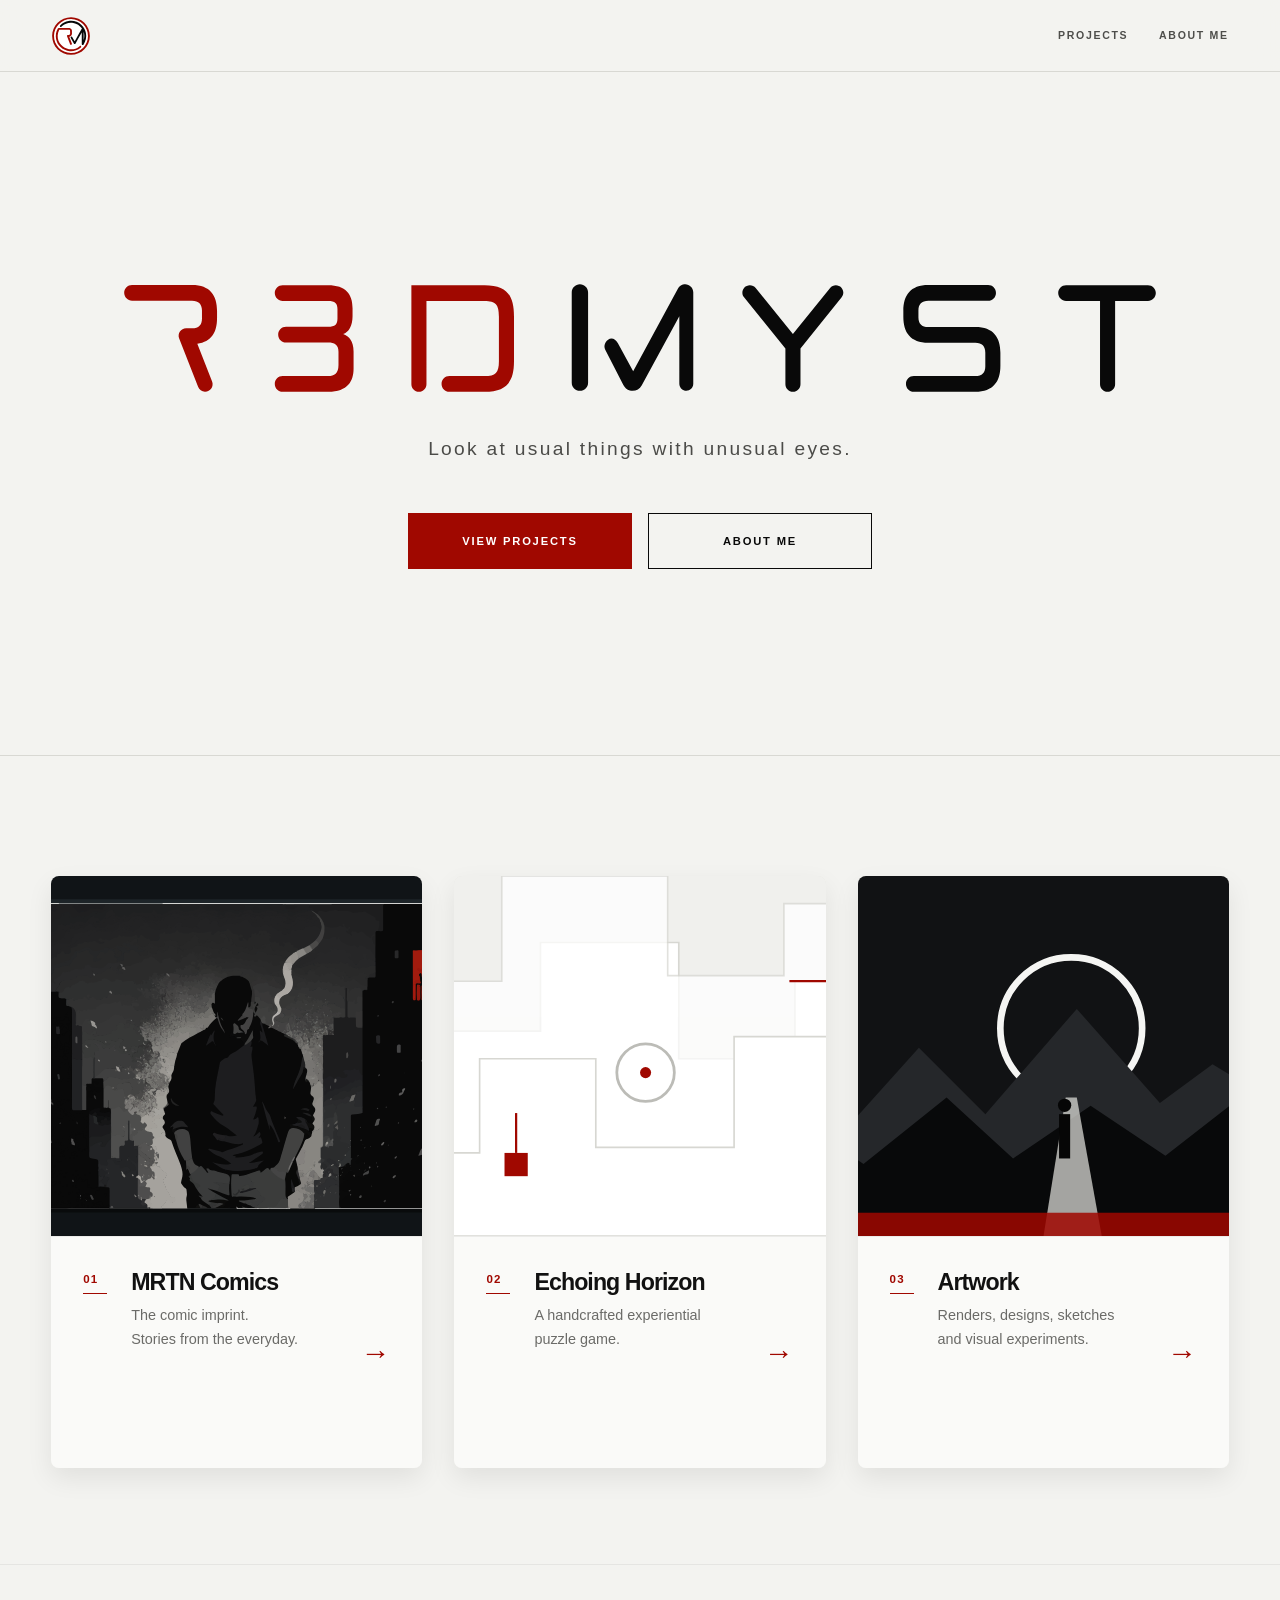
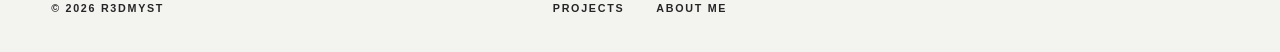
==== index.html @ 7a0708b8 "again... fixes and stuff" ====
<!DOCTYPE html>
<html lang="en">
 <head>
  <meta charset="utf-8"/>
  <meta content="width=device-width, initial-scale=1.0" name="viewport"/>
  <meta content="#f3f3f0" name="theme-color"/>
  <title>
   R3DMYST
  </title>
  <link href="style.css" rel="stylesheet"/>
  <link href="assets/css/site-shell.css" rel="stylesheet"/>
 </head>
 <body>
  <header class="shell-header shell-header--main">
   <a aria-label="R3DMYST home" class="shell-brand" href="./">
    <img alt="" src="assets/RMLogo.svg"/>
   </a>
   <nav aria-label="Main navigation" class="shell-nav">
    <a href="#projects">
     Projects
    </a>
    <a href="about.html">
     About Me
    </a>
   </nav>
  </header>
  <main>
   <section aria-labelledby="hero-title" class="hero">
    <div class="hero-inner">
     <h1 class="hero-title" id="hero-title">
      <img alt="R3DMYST" class="hero-wordmark" src="assets/R3DMYSTLogo.svg"/>
     </h1>
     <p class="hero-text">
      Look at usual things with unusual eyes.
     </p>
     <div class="hero-actions">
      <a class="button button-primary" href="#projects">
       View Projects
      </a>
      <a class="button button-secondary" href="about.html">
       About Me
      </a>
     </div>
    </div>
   </section>
   <section class="projects-section" id="projects">
    <div class="project-grid">
     <a class="project-card" href="MRTNcomics/">
      <div class="project-image">
       <img alt="Placeholder artwork for MRTN Comics" src="assets/mrtn-placeholder.svg"/>
      </div>
      <div class="project-content">
       <span class="project-number">
        01
       </span>
       <div class="project-copy">
        <h3>
         MRTN Comics
        </h3>
        <p>
         The comic imprint.
         <br/>
         Stories from the everyday.
        </p>
       </div>
       <span aria-hidden="true" class="project-arrow">
        →
       </span>
      </div>
     </a>
     <a class="project-card" href="EchoingHorizon/">
      <div class="project-image">
       <img alt="Placeholder artwork for Echoing Horizon" src="assets/games-placeholder.svg"/>
      </div>
      <div class="project-content">
       <span class="project-number">
        02
       </span>
       <div class="project-copy">
        <h3>
         Echoing Horizon
        </h3>
        <p>
         A handcrafted experiential
         <br/>
         puzzle game.
        </p>
       </div>
       <span aria-hidden="true" class="project-arrow">
        →
       </span>
      </div>
     </a>
     <a class="project-card" href="artwork/">
      <div class="project-image">
       <img alt="Placeholder artwork for visual projects" src="assets/artwork-placeholder.svg"/>
      </div>
      <div class="project-content">
       <span class="project-number">
        03
       </span>
       <div class="project-copy">
        <h3>
         Artwork
        </h3>
        <p>
         Renders, designs, sketches
         <br/>
         and visual experiments.
        </p>
       </div>
       <span aria-hidden="true" class="project-arrow">
        →
       </span>
      </div>
     </a>
    </div>
   </section>
  </main>
  <footer class="shell-footer shell-footer--main">
   <span>
    ©
    <span id="year">
     2026
    </span>
    <strong>
     R3DMYST
    </strong>
   </span>
   <div class="shell-footer-links">
    <a href="#projects">
     Projects
    </a>
    <a href="about.html">
     About Me
    </a>
   </div>
  </footer>
  <script src="script.js">
  </script>
 </body>
</html>
---- style.css ----
@font-face {
  font-family: "R3DMyst";
  src: url("assets/fonts/R3DMyst.otf") format("opentype");
  font-display: swap;
}

:root {
  --red: #a00800;
  --red-dark: #790600;
  --paper: #f3f3f0;
  --surface: #fafaf8;
  --white: #ffffff;
  --ink: #090909;
  --muted: #626262;
  --line: #d8d8d3;

  --space-1: 0.5rem;   /* 8px */
  --space-2: 1rem;     /* 16px */
  --space-3: 1.5rem;   /* 24px */
  --space-4: 2rem;     /* 32px */
  --space-5: 3rem;     /* 48px */
  --space-6: 4rem;     /* 64px */
  --space-7: 6rem;     /* 96px */
  --space-8: 8rem;     /* 128px */

  --max-width: 1280px;
  --page-pad: clamp(1.5rem, 4vw, 4rem);
  --card-radius: 8px;
}

* {
  box-sizing: border-box;
}

html {
  scroll-behavior: smooth;
}

body {
  margin: 0;
  min-width: 320px;
  color: var(--ink);
  background: var(--paper);
  font-family: Arial, Helvetica, sans-serif;
  -webkit-font-smoothing: antialiased;
}

img {
  display: block;
  max-width: 100%;
}

a {
  color: inherit;
  text-decoration: none;
  -webkit-tap-highlight-color: transparent;
}

h1,
h2,
h3,
p {
  margin-top: 0;
}

/* Header */

.site-header {
  position: sticky;
  top: 0;
  z-index: 20;
  min-height: 80px;
  padding-inline: var(--page-pad);
  display: flex;
  align-items: center;
  justify-content: space-between;
  gap: var(--space-4);
  background: rgba(243, 243, 240, 0.94);
  border-bottom: 1px solid var(--line);
  backdrop-filter: blur(12px);
}

.brand {
  width: 40px;
  height: 40px;
  flex: 0 0 auto;
}

.brand img {
  width: 100%;
  height: 100%;
}

.main-nav {
  display: flex;
  align-items: center;
  gap: clamp(var(--space-3), 3vw, var(--space-5));
  font-size: 0.72rem;
  font-weight: 800;
  letter-spacing: 0.18em;
  text-transform: uppercase;
}

.main-nav a {
  position: relative;
  padding-block: var(--space-1);
}

.main-nav a::after {
  content: "";
  position: absolute;
  left: 0;
  right: 100%;
  bottom: 0;
  height: 2px;
  background: var(--red);
  transition: right 180ms ease;
}

.main-nav a:hover::after,
.main-nav a:focus-visible::after {
  right: 0;
}

main {
  overflow: hidden;
}

/* Hero */

.hero {
  min-height: clamp(600px, 76vh, 800px);
  display: grid;
  place-items: center;
  padding: var(--space-7) var(--page-pad) 5.5rem;
  border-bottom: 1px solid var(--line);
}

.hero-inner {
  width: min(100%, 1080px);
  display: flex;
  flex-direction: column;
  align-items: center;
  text-align: center;
}

.hero-title {
  width: 100%;
  margin: 0 0 var(--space-3);
  display: flex;
  justify-content: center;
  align-items: center;
}

.hero-wordmark {
  width: min(1050px, 90vw);
  height: auto;
  margin: 0 auto;
}

.hero-text {
  margin: 0 0 var(--space-5);
  color: #4b4b48;
  font-size: clamp(1rem, 1.55vw, 1.2rem);
  line-height: 1.6;
  letter-spacing: 0.12em;
}

.hero-actions {
  display: flex;
  align-items: center;
  justify-content: center;
  flex-wrap: wrap;
  gap: var(--space-2);
}

.button {
  width: 224px;
  min-height: 56px;
  padding: 0 var(--space-3);
  display: inline-flex;
  align-items: center;
  justify-content: center;
  border: 1px solid var(--ink);
  font-size: 0.7rem;
  font-weight: 900;
  letter-spacing: 0.16em;
  text-transform: uppercase;
  transition:
    transform 180ms ease,
    background-color 180ms ease,
    color 180ms ease;
}

.button:hover,
.button:focus-visible {
  transform: translateY(-2px);
}

.button-primary {
  color: #fff;
  background: var(--red);
  border-color: var(--red);
}

.button-primary:hover,
.button-primary:focus-visible {
  background: var(--red-dark);
  border-color: var(--red-dark);
}

.button-secondary {
  background: transparent;
}

.button-secondary:hover,
.button-secondary:focus-visible {
  color: #fff;
  background: var(--ink);
}

/* Projects */

.projects-section {
  padding: var(--space-7) var(--page-pad) var(--space-8);
}

.project-grid {
  width: min(100%, var(--max-width));
  margin: 0 auto;
  display: grid;
  grid-template-columns: repeat(3, minmax(0, 1fr));
  gap: var(--space-4);
}

.project-card {
  min-height: 592px;
  overflow: hidden;
  display: flex;
  flex-direction: column;
  background: transparent;
  border: 0;
  border-radius: var(--card-radius);
  box-shadow: 0 10px 26px rgba(0, 0, 0, 0.08);
  transition: transform 220ms ease, box-shadow 220ms ease;
}

.project-card:hover,
.project-card:focus-visible {
  transform: translateY(-5px);
  box-shadow: 0 18px 40px rgba(0, 0, 0, 0.12);
}

.project-image {
  min-height: 360px;
  flex: 1 1 auto;
  overflow: hidden;
  background: #e8e8e4;
}

.project-image img {
  width: 100%;
  height: 100%;
  object-fit: cover;
  transition: transform 420ms cubic-bezier(.2, .65, .3, 1);
}

.project-card:hover .project-image img,
.project-card:focus-visible .project-image img {
  transform: scale(1.035);
}

.project-content {
  min-height: 232px;
  padding: var(--space-4);
  display: grid;
  grid-template-columns: auto minmax(0, 1fr) auto;
  align-items: start;
  gap: var(--space-3);
  color: #111;
  background: var(--surface);
  border-top: 1px solid rgba(0, 0, 0, 0.06);
}

.project-number {
  padding-top: 0.25rem;
  color: var(--red);
  font-size: 0.72rem;
  font-weight: 900;
  letter-spacing: 0.1em;
}

.project-number::after {
  content: "";
  display: block;
  width: 24px;
  height: 1px;
  margin-top: var(--space-1);
  background: var(--red);
}

.project-copy h3 {
  margin-bottom: var(--space-1);
  color: #111;
  font-size: 1.45rem;
  letter-spacing: -0.04em;
}

.project-copy p {
  margin-bottom: 0;
  color: #6b6b68;
  font-size: 0.9rem;
  line-height: 1.65;
}

.project-arrow {
  align-self: center;
  color: var(--red);
  font-size: 1.85rem;
  font-weight: 300;
  transition: transform 180ms ease;
}

.project-card:hover .project-arrow,
.project-card:focus-visible .project-arrow {
  transform: translateX(5px);
}

/* About */

.eyebrow {
  margin: 0 0 var(--space-2);
  color: var(--red);
  font-size: 0.68rem;
  font-weight: 900;
  letter-spacing: 0.22em;
  text-transform: uppercase;
}

h2 {
  margin-bottom: 0;
  font-size: clamp(2.1rem, 4vw, 3.6rem);
  line-height: 0.96;
  letter-spacing: -0.065em;
}

h2 span {
  color: var(--red);
}

.about-section {
  min-height: 320px;
  display: grid;
  grid-template-columns: minmax(290px, 0.95fr) minmax(280px, 0.75fr) minmax(320px, 1fr);
  align-items: stretch;
  border-top: 1px solid rgba(0, 0, 0, 0.06);
  border-bottom: 1px solid var(--line);
  background: var(--white);
}

.about-visual {
  min-height: 320px;
  overflow: hidden;
  border-right: 1px solid var(--line);
}

.about-visual img {
  width: 100%;
  height: 100%;
  object-fit: cover;
}

.about-heading,
.about-copy {
  padding: var(--space-6);
  display: flex;
  flex-direction: column;
  justify-content: center;
}

.about-heading {
  border-right: 1px solid var(--line);
}

.about-heading h2 {
  font-size: clamp(2rem, 3.2vw, 3.2rem);
}

.about-copy p {
  max-width: 430px;
  margin-bottom: var(--space-3);
  color: #333;
  font-size: 0.95rem;
  line-height: 1.65;
}

.text-link {
  width: fit-content;
  padding-bottom: var(--space-1);
  border-bottom: 1px solid var(--red);
  font-size: 0.68rem;
  font-weight: 900;
  letter-spacing: 0.16em;
  text-transform: uppercase;
}

.text-link span,
.site-footer a span {
  margin-left: var(--space-1);
  color: var(--red);
}

/* Footer */

.site-footer {
  min-height: 88px;
  padding: var(--space-3) var(--page-pad);
  display: flex;
  align-items: center;
  justify-content: space-between;
  gap: var(--space-4);
  color: #252525;
  font-size: 0.67rem;
  letter-spacing: 0.16em;
  text-transform: uppercase;
}

.site-footer strong {
  color: var(--red);
}

.site-footer a {
  font-weight: 800;
}

/* Responsive */

@media (max-width: 980px) {
  .hero {
    padding-top: var(--space-6);
    padding-bottom: var(--space-6);
  }

  .projects-section {
    padding-top: var(--space-6);
    padding-bottom: var(--space-7);
  }

  .project-grid {
    grid-template-columns: repeat(2, minmax(0, 1fr));
    gap: var(--space-3);
  }

  .project-card:last-child {
    grid-column: 1 / -1;
  }

  .project-card:last-child .project-image {
    aspect-ratio: 16 / 6;
  }

  .about-section {
    grid-template-columns: 1fr 1fr;
  }

  .about-visual {
    grid-column: 1 / -1;
    min-height: 240px;
    border-right: 0;
    border-bottom: 1px solid var(--line);
  }

  .about-heading,
  .about-copy {
    padding: var(--space-5);
  }
}

@media (max-width: 680px) {
  .site-header {
    min-height: 72px;
    padding-block: var(--space-2);
  }

  .brand {
    width: 36px;
    height: 36px;
  }

  .main-nav {
    gap: var(--space-2);
    font-size: 0.59rem;
    letter-spacing: 0.12em;
  }

  .hero {
    min-height: 560px;
    padding: var(--space-6) var(--page-pad);
  }

  .hero-title {
    margin-bottom: var(--space-2);
  }

  .hero-wordmark {
    width: min(1050px, 92vw);
  }

  .hero-text {
    margin-bottom: var(--space-4);
    font-size: 0.78rem;
    letter-spacing: 0.11em;
  }

  .hero-actions {
    width: 100%;
    flex-direction: column;
  }

  .button {
    width: min(100%, 272px);
  }

  .projects-section {
    padding: var(--space-5) var(--page-pad) var(--space-7);
  }

  .project-grid {
    grid-template-columns: 1fr;
    gap: var(--space-4);
  }

  .project-card,
  .project-card:last-child {
    min-height: 520px;
    grid-column: auto;
  }

  .project-card:last-child .project-image {
    aspect-ratio: auto;
  }

  .project-image {
    min-height: 312px;
  }

  .project-content {
    min-height: 208px;
    padding: var(--space-3);
    gap: var(--space-2);
  }

  .about-section {
    grid-template-columns: 1fr;
  }

  .about-visual,
  .about-heading {
    border-right: 0;
    border-bottom: 1px solid var(--line);
  }

  .about-heading,
  .about-copy {
    padding: var(--space-5) var(--space-3);
  }

  .site-footer {
    min-height: auto;
    padding-block: var(--space-4);
    flex-direction: column;
    align-items: flex-start;
    gap: var(--space-2);
  }
}


/* Minimal homepage refinements */
.projects-section{
  padding-top:7.5rem;
  padding-bottom:6rem;
}

.site-footer{
  margin-top:0;
}


/* Balanced project hierarchy and footer */
.footer-links {
  display: flex;
  align-items: center;
  gap: var(--space-4);
}

.footer-links a {
  font-weight: 800;
}

/* Compact About page */
.about-page {
  min-height: calc(100vh - 168px);
  display: grid;
  place-items: center;
  padding: var(--space-7) var(--page-pad);
}

.about-page-inner {
  width: min(100%, 760px);
  text-align: center;
}

.about-kicker {
  margin-bottom: var(--space-2);
  color: var(--red);
  font-size: 0.7rem;
  font-weight: 900;
  letter-spacing: 0.22em;
  text-transform: uppercase;
}

.about-page h1 {
  margin: 0 0 var(--space-3);
  font-size: clamp(3.5rem, 10vw, 7rem);
  line-height: 0.9;
  letter-spacing: -0.07em;
}

.about-intro {
  max-width: 620px;
  margin: 0 auto var(--space-5);
  color: var(--muted);
  font-size: 1rem;
  line-height: 1.7;
}

@media (max-width: 680px) {
  .footer-links {
    gap: var(--space-2);
  }
}


/* Universal shell theme: R3DMYST */
:root {
  --shell-page-pad: var(--page-pad);
  --shell-accent: var(--red);
  --shell-header-bg: rgba(243, 243, 240, 0.94);
  --shell-header-text: var(--ink);
  --shell-header-muted: #252525;
  --shell-header-line: var(--line);
  --shell-footer-bg: var(--paper);
  --shell-footer-text: #252525;
  --shell-footer-muted: var(--muted);
  --shell-footer-line: rgba(0, 0, 0, 0.06);
}
---- assets/css/site-shell.css ----
/*
  Universal R3DMYST shell
  Shared by the main site and all project pages.
  Controls header/footer structure, typography and interaction only.
*/

:root {
  --shell-page-pad: clamp(1.5rem, 4vw, 4rem);
  --shell-accent: #a00800;

  --shell-header-bg: rgba(243, 243, 240, 0.94);
  --shell-header-text: #090909;
  --shell-header-muted: #4e4e4b;
  --shell-header-line: #d8d8d3;

  --shell-footer-bg: #f3f3f0;
  --shell-footer-text: #252525;
  --shell-footer-muted: #626262;
  --shell-footer-line: rgba(0, 0, 0, 0.06);
}

.shell-header,
.shell-footer,
.shell-header button,
.shell-footer button {
  font-family: Arial, Helvetica, sans-serif;
}

.shell-header {
  position: sticky;
  top: 0;
  z-index: 50;
  height: 72px;
  min-height: 72px;
  padding: 0 var(--shell-page-pad);
  display: grid;
  align-items: center;
  gap: 2rem;
  color: var(--shell-header-text);
  background: var(--shell-header-bg);
  border-bottom: 1px solid var(--shell-header-line);
  backdrop-filter: blur(14px);
}

.shell-header--main {
  grid-template-columns: auto 1fr;
}

.shell-header--project {
  grid-template-columns: minmax(190px, 1fr) auto minmax(190px, 1fr);
}

.shell-brand {
  width: 40px;
  height: 40px;
  display: block;
  flex: 0 0 auto;
}

.shell-brand img {
  width: 100%;
  height: 100%;
  display: block;
  object-fit: contain;
}

.shell-project-title {
  justify-self: center;
  display: inline-flex;
  align-items: center;
  justify-content: center;
  color: var(--shell-header-text);
  background: transparent;
  border: 0;
  padding: 0;
  font-size: 0.84rem;
  font-weight: 900;
  line-height: 1;
  letter-spacing: 0.18em;
  text-transform: uppercase;
  text-decoration: none;
  white-space: nowrap;
}

.shell-project-title img {
  display: block;
  width: auto;
  max-width: 150px;
  max-height: 44px;
  object-fit: contain;
}

.shell-back-link {
  justify-self: start;
  display: inline-flex;
  align-items: center;
  gap: 0.45rem;
  color: var(--shell-header-muted);
  font-size: 0.66rem;
  font-weight: 800;
  line-height: 1;
  letter-spacing: 0.16em;
  text-transform: uppercase;
  text-decoration: none;
  white-space: nowrap;
  transition: color 180ms ease, transform 180ms ease;
}

.shell-back-link::before {
  content: "";
  width: 12px;
  height: 8px;
  flex: 0 0 12px;
  background: currentColor;
  clip-path: polygon(
    0 50%,
    42% 0,
    42% 36%,
    100% 36%,
    100% 64%,
    42% 64%,
    42% 100%
  );
}

.shell-back-link:hover,
.shell-back-link:focus-visible {
  color: var(--shell-accent);
  transform: translateX(-3px);
}

.shell-nav {
  justify-self: end;
  display: flex;
  align-items: center;
  gap: clamp(1rem, 2.4vw, 2rem);
}

.shell-nav a,
.shell-nav button {
  position: relative;
  flex: 0 0 auto;
  padding: 0.5rem 0;
  color: var(--shell-header-muted);
  background: transparent;
  border: 0;
  font-size: 0.66rem;
  font-weight: 800;
  line-height: 1;
  letter-spacing: 0.16em;
  text-transform: uppercase;
  text-decoration: none;
  cursor: pointer;
  transition: color 180ms ease;
}

.shell-nav a::after,
.shell-nav button::after {
  content: "";
  position: absolute;
  left: 0;
  right: 100%;
  bottom: 0;
  height: 2px;
  background: var(--shell-accent);
  transition: right 180ms ease;
}

/* Deliberately no permanent active underline. */
.shell-nav a:hover,
.shell-nav a:focus-visible,
.shell-nav button:hover,
.shell-nav button:focus-visible,
.shell-nav .active {
  color: var(--shell-header-text);
}

.shell-nav a:hover::after,
.shell-nav a:focus-visible::after,
.shell-nav button:hover::after,
.shell-nav button:focus-visible::after {
  right: 0;
}

.shell-footer {
  min-height: 88px;
  padding: 1.5rem var(--shell-page-pad);
  display: grid;
  grid-template-columns: 1fr auto 1fr;
  align-items: center;
  gap: 2rem;
  color: var(--shell-footer-text);
  background: var(--shell-footer-bg);
  border-top: 1px solid var(--shell-footer-line);
  font-size: 0.67rem;
  font-weight: 800;
  line-height: 1.4;
  letter-spacing: 0.16em;
  text-transform: uppercase;
}

.shell-footer > :first-child {
  justify-self: start;
}

.shell-footer > :nth-child(2) {
  justify-self: center;
}

.shell-footer > :last-child {
  justify-self: end;
}

.shell-footer a,
.shell-footer button {
  position: relative;
  color: inherit;
  background: transparent;
  border: 0;
  padding: 0.5rem 0;
  font: inherit;
  text-transform: inherit;
  letter-spacing: inherit;
  text-decoration: none;
  cursor: pointer;
}

.shell-footer a::after,
.shell-footer button::after {
  content: "";
  position: absolute;
  left: 0;
  right: 100%;
  bottom: 0;
  height: 2px;
  background: var(--shell-accent);
  transition: right 180ms ease;
}

.shell-footer a:hover::after,
.shell-footer a:focus-visible::after,
.shell-footer button:hover::after,
.shell-footer button:focus-visible::after {
  right: 0;
}

.shell-footer-links {
  display: flex;
  align-items: center;
  justify-content: flex-end;
  gap: 2rem;
}

@media (max-width: 900px) {
  .shell-header--project {
    height: auto;
    min-height: 72px;
    grid-template-columns: 1fr auto;
    grid-template-areas:
      "back title"
      "nav nav";
    gap: 0.75rem 1.5rem;
    padding-top: 0.85rem;
    padding-bottom: 0.7rem;
  }

  .shell-header--project .shell-back-link {
    grid-area: back;
  }

  .shell-header--project .shell-project-title {
    grid-area: title;
    justify-self: end;
  }

  .shell-header--project .shell-nav {
    grid-area: nav;
    width: 100%;
    justify-self: stretch;
    justify-content: flex-start;
    overflow-x: auto;
    scrollbar-width: none;
  }

  .shell-header--project .shell-nav::-webkit-scrollbar {
    display: none;
  }
}

@media (max-width: 680px) {
  .shell-header {
    padding-left: 1rem;
    padding-right: 1rem;
  }

  .shell-header--main {
    gap: 1rem;
  }

  .shell-brand {
    width: 36px;
    height: 36px;
  }

  .shell-header--main .shell-nav {
    gap: 1rem;
  }

  .shell-project-title {
    font-size: 0.7rem;
    letter-spacing: 0.12em;
  }

  .shell-project-title img {
    max-width: 110px;
    max-height: 36px;
  }

  .shell-back-link,
  .shell-nav a,
  .shell-nav button {
    font-size: 0.59rem;
    letter-spacing: 0.12em;
  }

  .shell-footer {
    min-height: auto;
    grid-template-columns: 1fr;
    gap: 0.75rem;
    padding-top: 2rem;
    padding-bottom: 2rem;
  }

  .shell-footer > :first-child,
  .shell-footer > :nth-child(2),
  .shell-footer > :last-child {
    justify-self: start;
  }

  .shell-footer-links {
    justify-content: flex-start;
    flex-wrap: wrap;
    gap: 1.25rem;
  }
}
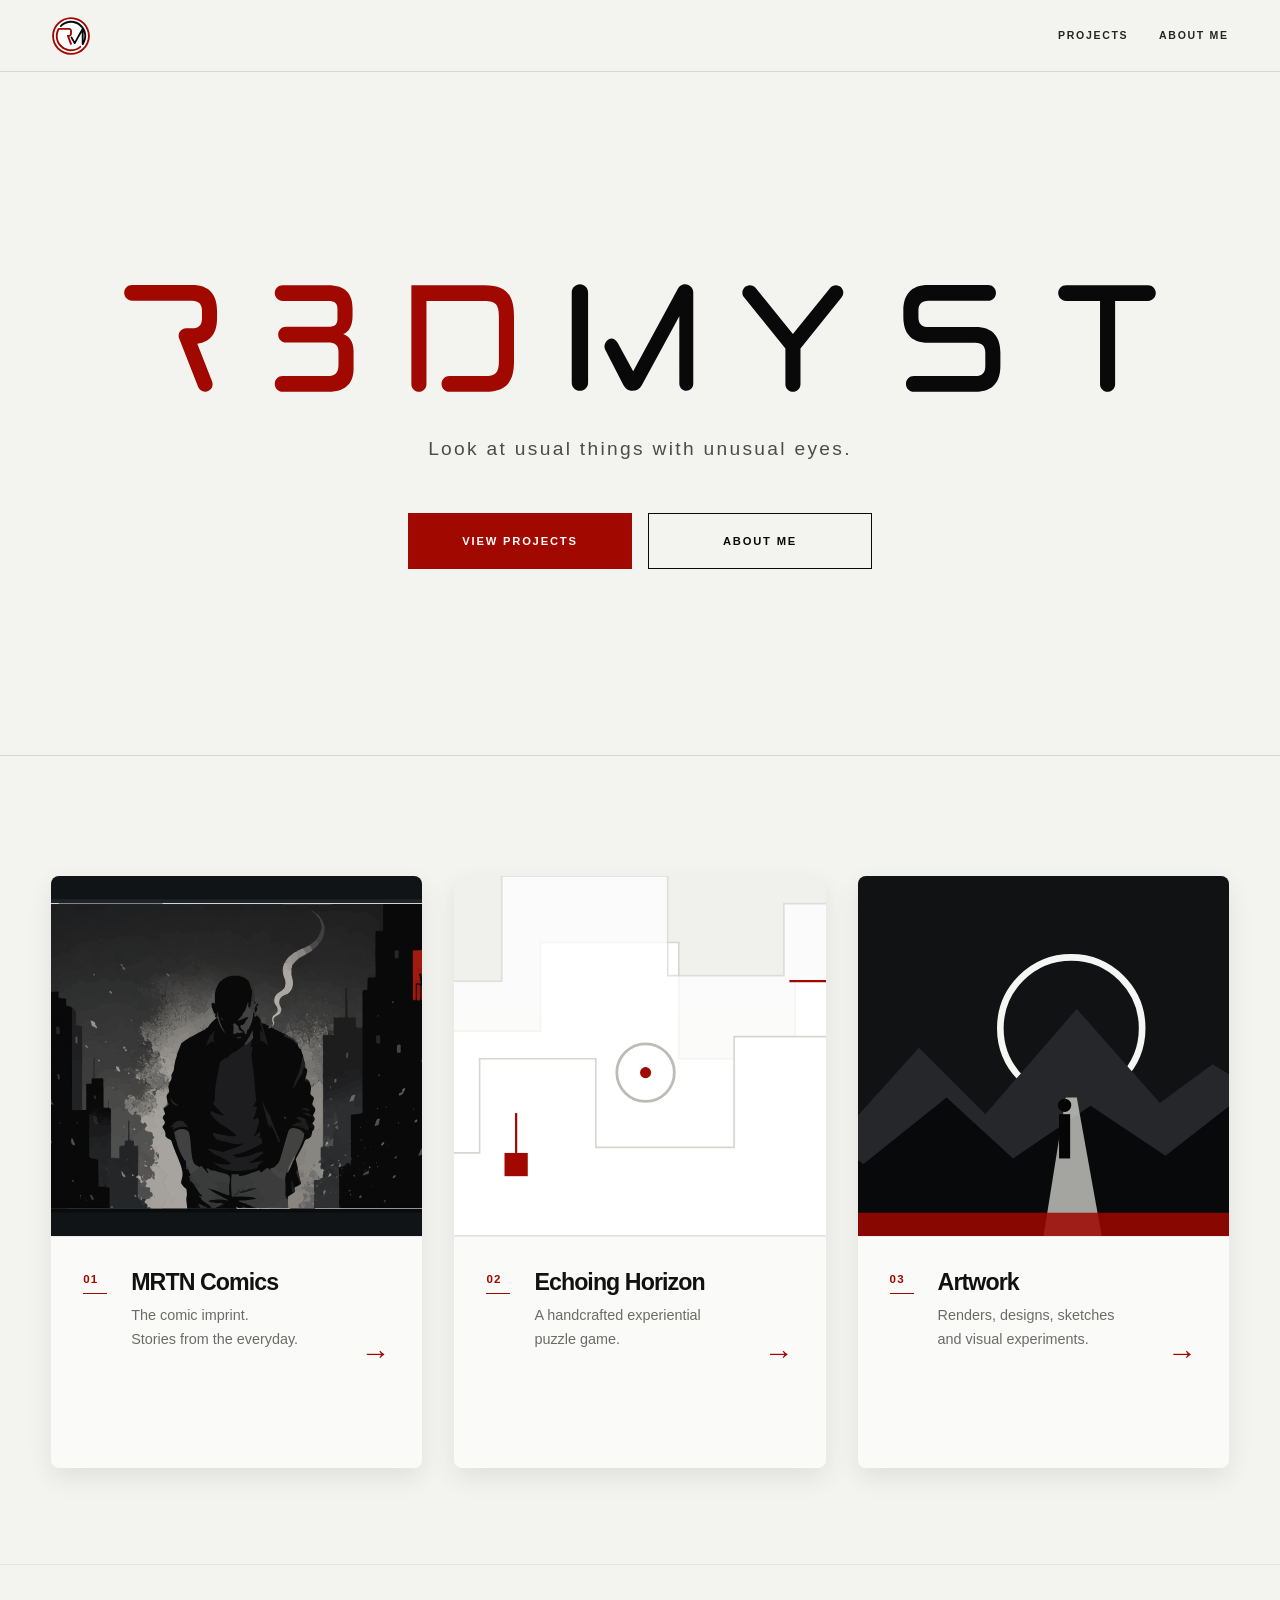
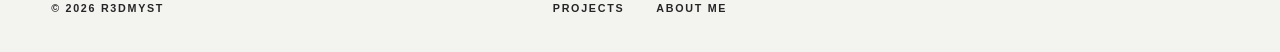
==== commit ff8ed8d7: "again fixes" ====
--- a/index.html
+++ b/index.html
@@ -7,8 +7,8 @@
   <title>
    R3DMYST
   </title>
+  <link href="assets/css/site-shell.css" rel="stylesheet"/>
   <link href="style.css" rel="stylesheet"/>
-  <link href="assets/css/site-shell.css" rel="stylesheet"/>
  </head>
  <body>
   <header class="shell-header shell-header--main">
--- a/assets/css/site-shell.css
+++ b/assets/css/site-shell.css
@@ -8,6 +8,7 @@
   --shell-page-pad: clamp(1.5rem, 4vw, 4rem);
   --shell-accent: #a00800;
 
+  /* Defaults only; each page overrides these in its own style.css. */
   --shell-header-bg: rgba(243, 243, 240, 0.94);
   --shell-header-text: #090909;
   --shell-header-muted: #4e4e4b;
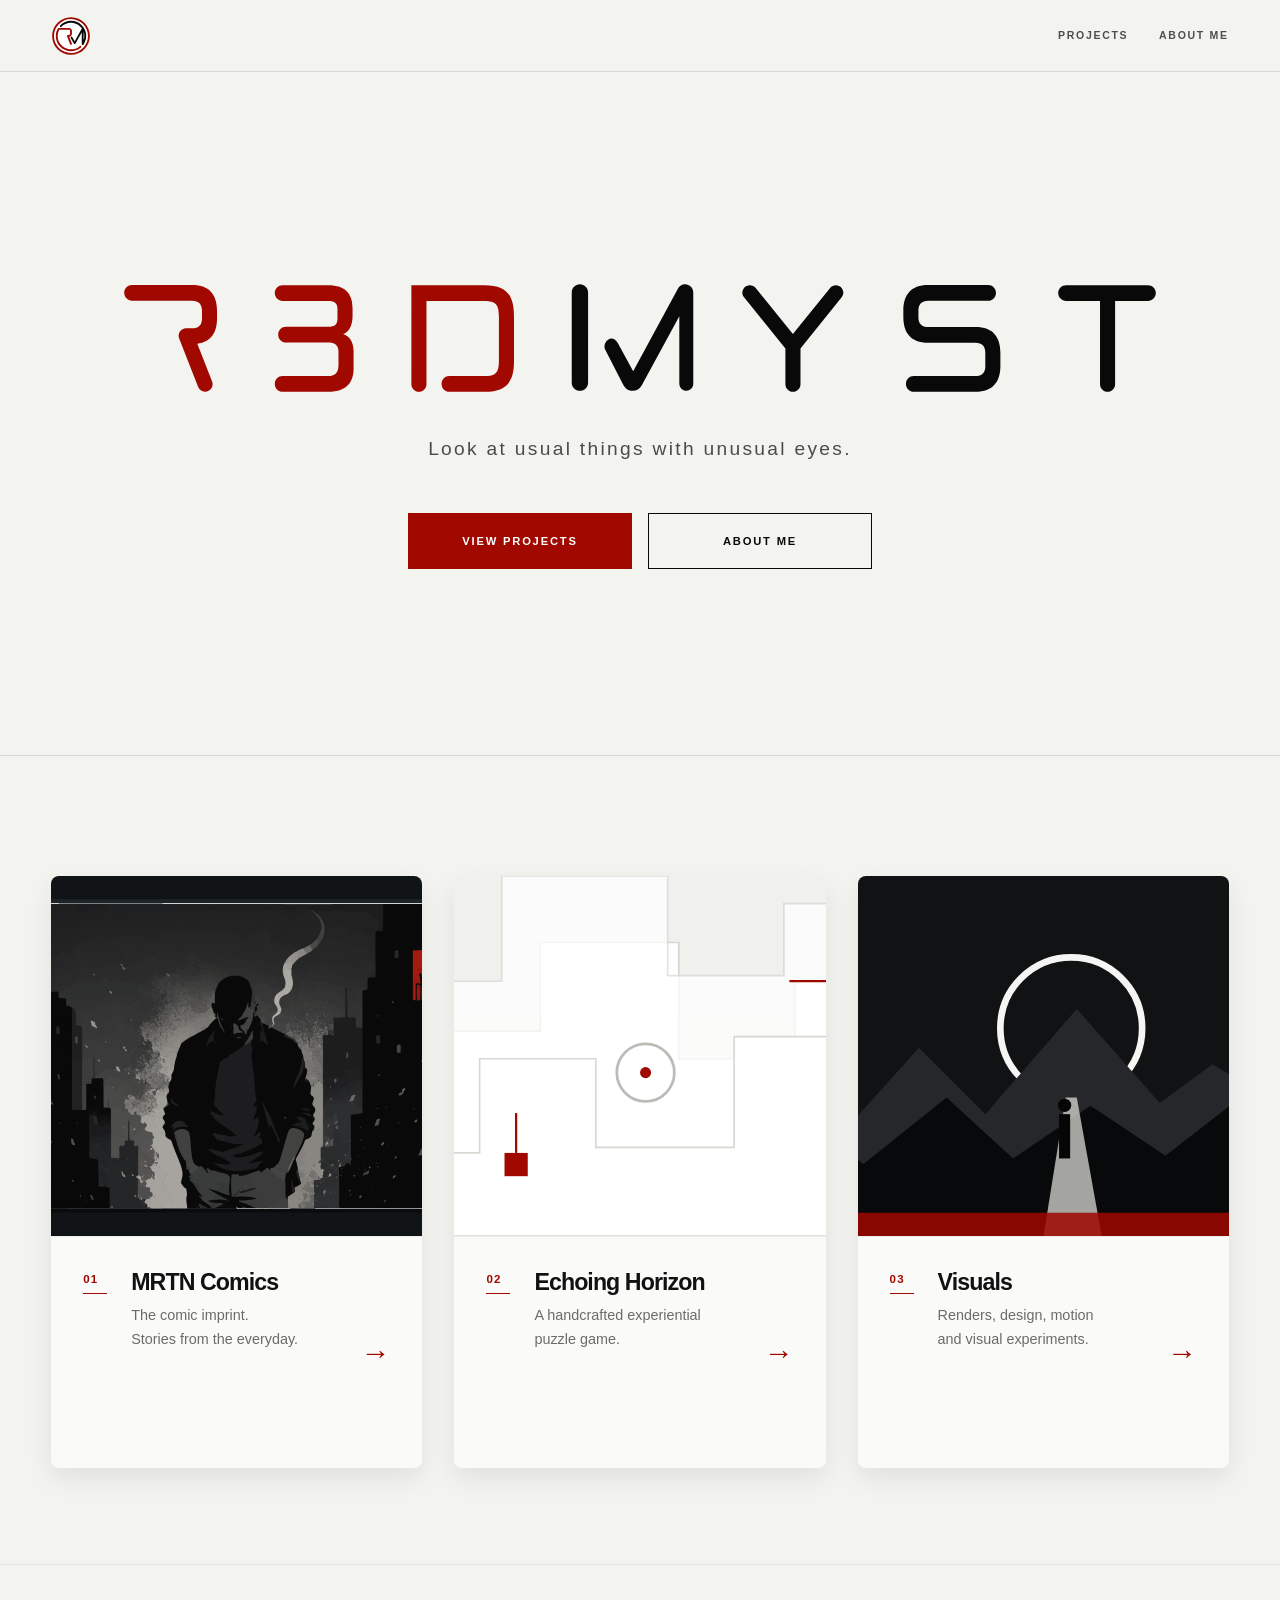
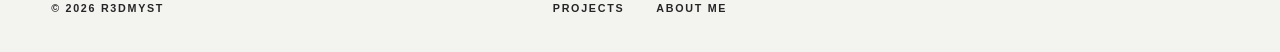
==== commit b6d4248e: "added Visuals Page" ====
--- a/index.html
+++ b/index.html
@@ -91,9 +91,9 @@
        </span>
       </div>
      </a>
-     <a class="project-card" href="artwork/">
+     <a class="project-card" href="Visuals/">
       <div class="project-image">
-       <img alt="Placeholder artwork for visual projects" src="assets/artwork-placeholder.svg"/>
+       <img alt="Placeholder artwork for Visuals" src="assets/artwork-placeholder.svg"/>
       </div>
       <div class="project-content">
        <span class="project-number">
@@ -101,10 +101,10 @@
        </span>
        <div class="project-copy">
         <h3>
-         Artwork
+         Visuals
         </h3>
         <p>
-         Renders, designs, sketches
+         Renders, design, motion
          <br/>
          and visual experiments.
         </p>
--- a/assets/css/site-shell.css
+++ b/assets/css/site-shell.css
@@ -83,12 +83,21 @@
   white-space: nowrap;
 }
 
-.shell-project-title img {
+.shell-project-logo {
   display: block;
   width: auto;
-  max-width: 150px;
-  max-height: 44px;
+  height: auto;
+  max-height: 38px;
   object-fit: contain;
+  object-position: center;
+}
+
+.shell-project-logo--mrtn {
+  max-width: 112px;
+}
+
+.shell-project-logo--eh {
+  max-width: 190px;
 }
 
 .shell-back-link {
@@ -312,9 +321,16 @@
     letter-spacing: 0.12em;
   }
 
-  .shell-project-title img {
-    max-width: 110px;
-    max-height: 36px;
+  .shell-project-logo {
+    max-height: 32px;
+  }
+
+  .shell-project-logo--mrtn {
+    max-width: 92px;
+  }
+
+  .shell-project-logo--eh {
+    max-width: 150px;
   }
 
   .shell-back-link,
@@ -344,3 +360,48 @@
     gap: 1.25rem;
   }
 }
+
+
+/* Explicit project-logo sizing
+   Prevents SVG logos from collapsing to an invisible auto-sized box. */
+.shell-project-title {
+  min-width: 0;
+  height: 44px;
+  overflow: visible;
+  opacity: 1;
+  visibility: visible;
+}
+
+.shell-project-title--mrtn {
+  width: 112px;
+}
+
+.shell-project-title--eh {
+  width: 190px;
+}
+
+.shell-project-logo {
+  display: block !important;
+  width: 100% !important;
+  height: 100% !important;
+  max-width: none !important;
+  max-height: none !important;
+  object-fit: contain;
+  object-position: center;
+  opacity: 1 !important;
+  visibility: visible !important;
+}
+
+@media (max-width: 680px) {
+  .shell-project-title {
+    height: 36px;
+  }
+
+  .shell-project-title--mrtn {
+    width: 92px;
+  }
+
+  .shell-project-title--eh {
+    width: 150px;
+  }
+}
--- a/style.css
+++ b/style.css
@@ -639,18 +639,3 @@
     gap: var(--space-2);
   }
 }
-
-
-/* Universal shell theme: R3DMYST */
-:root {
-  --shell-page-pad: var(--page-pad);
-  --shell-accent: var(--red);
-  --shell-header-bg: rgba(243, 243, 240, 0.94);
-  --shell-header-text: var(--ink);
-  --shell-header-muted: #252525;
-  --shell-header-line: var(--line);
-  --shell-footer-bg: var(--paper);
-  --shell-footer-text: #252525;
-  --shell-footer-muted: var(--muted);
-  --shell-footer-line: rgba(0, 0, 0, 0.06);
-}
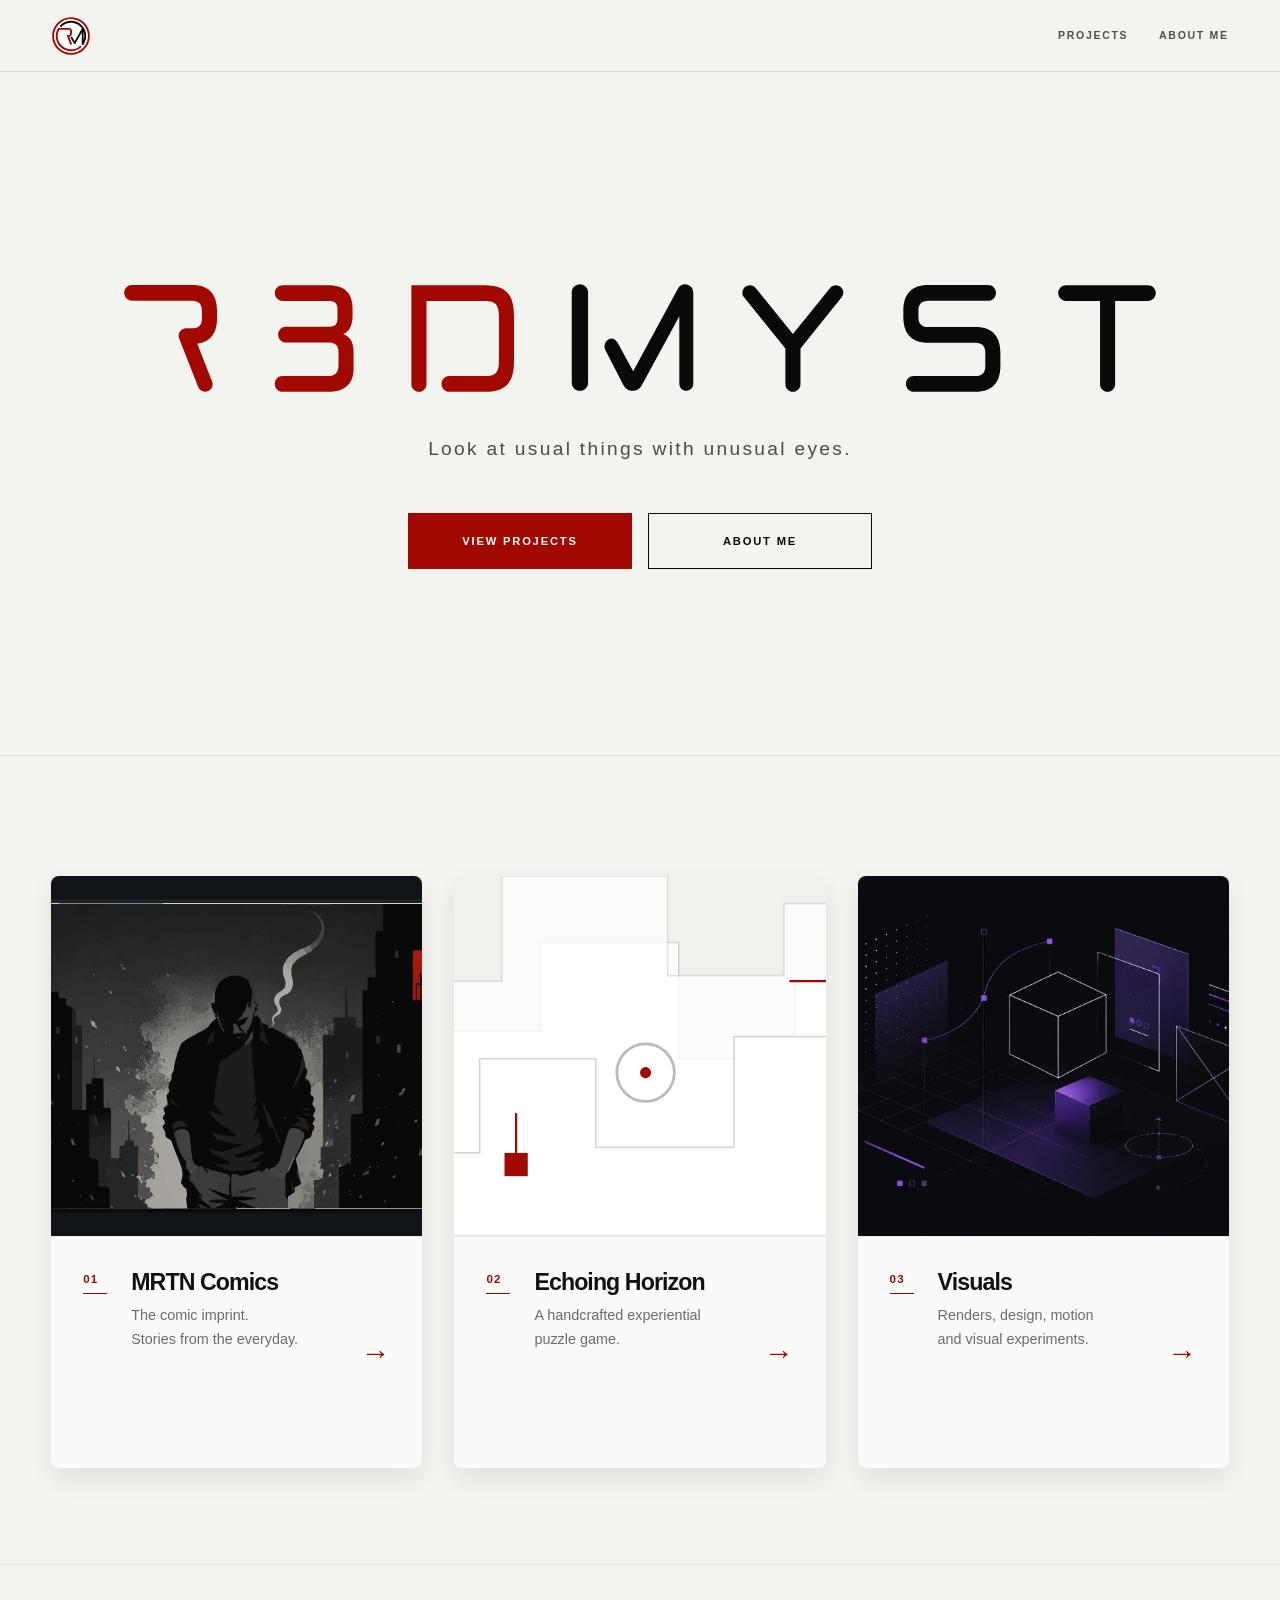
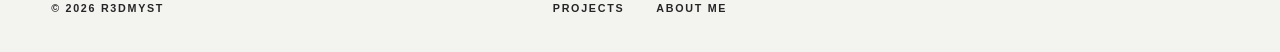
==== commit e0192c3e: "changed visuals card image" ====
--- a/index.html
+++ b/index.html
@@ -4,9 +4,8 @@
   <meta charset="utf-8"/>
   <meta content="width=device-width, initial-scale=1.0" name="viewport"/>
   <meta content="#f3f3f0" name="theme-color"/>
-  <title>
-   R3DMYST
-  </title>
+  <title>R3DMYST</title>
+  <link rel="icon" type="image/svg+xml" href="assets/favicons/R3DMyst.svg">
   <link href="assets/css/site-shell.css" rel="stylesheet"/>
   <link href="style.css" rel="stylesheet"/>
  </head>
@@ -93,7 +92,7 @@
      </a>
      <a class="project-card" href="Visuals/">
       <div class="project-image">
-       <img alt="Placeholder artwork for Visuals" src="assets/artwork-placeholder.svg"/>
+       <img alt="Placeholder artwork for Visuals" src="assets/artwork-placeholder.png"/>
       </div>
       <div class="project-content">
        <span class="project-number">
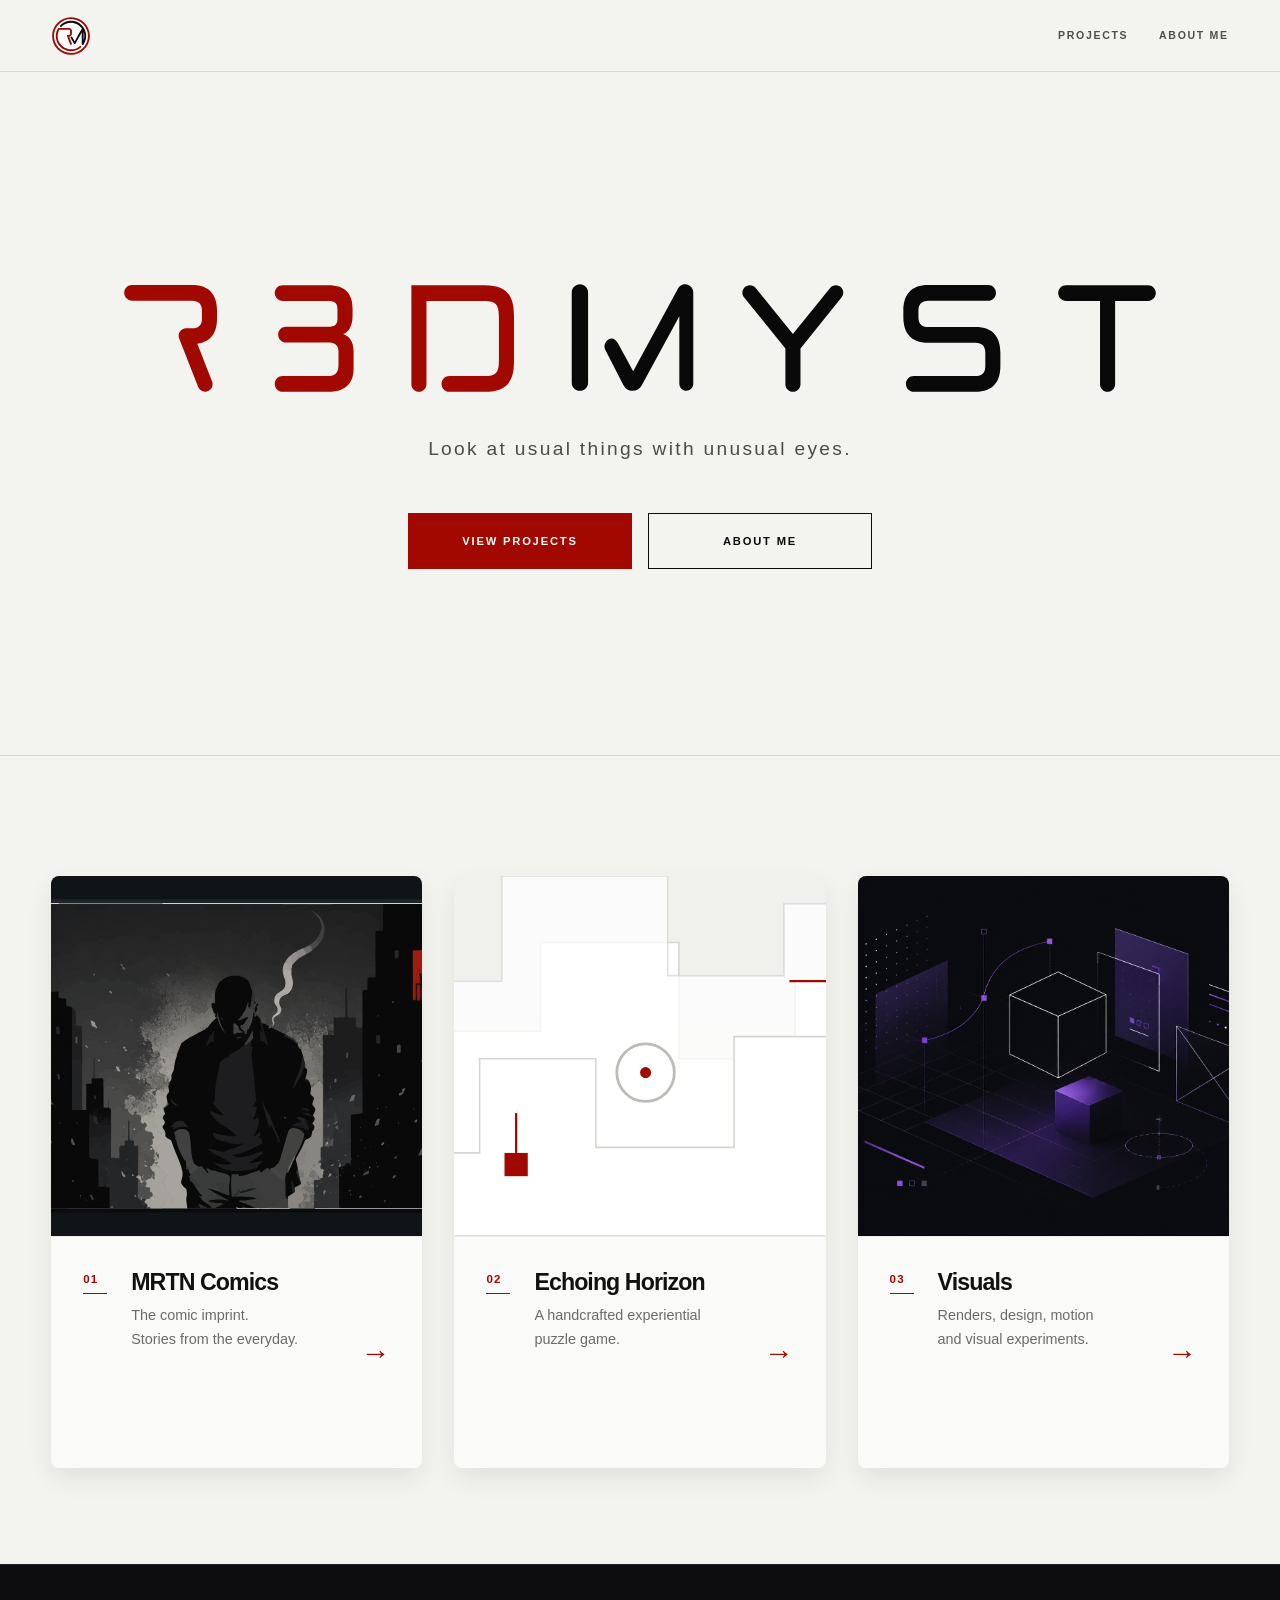
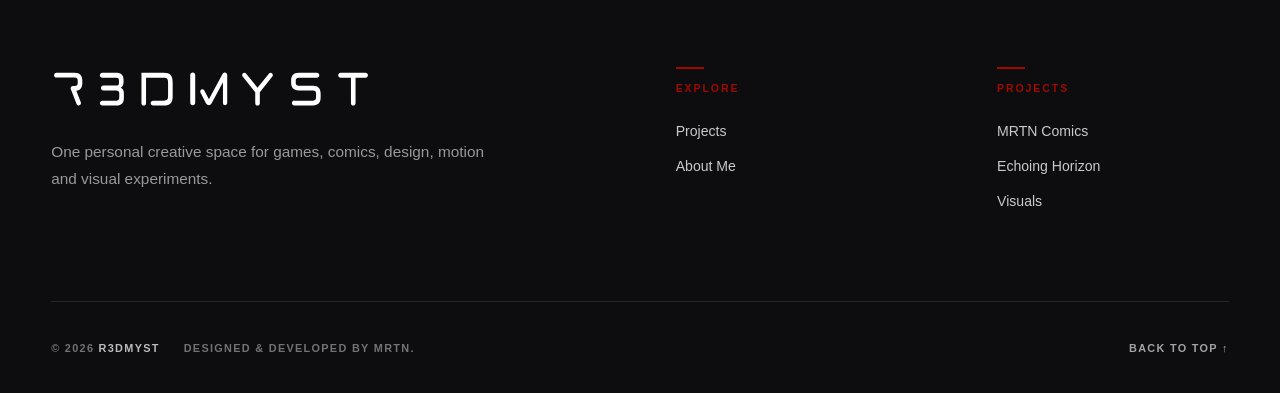
==== commit 06da12a6: "lots of changes" ====
--- a/index.html
+++ b/index.html
@@ -9,7 +9,7 @@
   <link href="assets/css/site-shell.css" rel="stylesheet"/>
   <link href="style.css" rel="stylesheet"/>
  </head>
- <body>
+ <body id="top">
   <header class="shell-header shell-header--main">
    <a aria-label="R3DMYST home" class="shell-brand" href="./">
     <img alt="" src="assets/RMLogo.svg"/>
@@ -117,22 +117,35 @@
    </section>
   </main>
   <footer class="shell-footer shell-footer--main">
-   <span>
-    ©
-    <span id="year">
-     2026
-    </span>
-    <strong>
-     R3DMYST
-    </strong>
-   </span>
-   <div class="shell-footer-links">
-    <a href="#projects">
-     Projects
-    </a>
-    <a href="about.html">
-     About Me
-    </a>
+   <div class="shell-footer-inner">
+    <div class="shell-footer-main">
+     <div class="shell-footer-brand">
+      <img class="shell-footer-logo" src="assets/R3DMYSTLogo.svg" alt="R3DMYST"/>
+      <p class="shell-footer-description">
+       One personal creative space for games, comics, design, motion and visual experiments.
+      </p>
+     </div>
+     <nav class="shell-footer-column" aria-label="Footer navigation">
+      <p class="shell-footer-heading">Explore</p>
+      <a href="#projects">Projects</a>
+      <a href="about.html">About Me</a>
+     </nav>
+     <nav class="shell-footer-column" aria-label="Project links">
+      <p class="shell-footer-heading">Projects</p>
+      <a href="MRTNcomics/">MRTN Comics</a>
+      <a href="EchoingHorizon/">Echoing Horizon</a>
+      <a href="Visuals/">Visuals</a>
+     </nav>
+    </div>
+    <div class="shell-footer-bottom">
+     <div class="shell-footer-credit">
+      <span>© <span id="year">2026</span> <strong>R3DMYST</strong></span>
+      <span>Designed &amp; developed by Mrtn.</span>
+     </div>
+     <div class="shell-footer-utility">
+      <a href="#top">Back to top ↑</a>
+     </div>
+    </div>
    </div>
   </footer>
   <script src="script.js">
--- a/assets/css/site-shell.css
+++ b/assets/css/site-shell.css
@@ -192,216 +192,196 @@
   right: 0;
 }
 
+
+/* =========================================================
+   Universal large footer
+   ========================================================= */
+
 .shell-footer {
-  min-height: 88px;
-  padding: 1.5rem var(--shell-page-pad);
+  width: 100%;
+  padding: clamp(4.5rem, 8vw, 7rem) var(--shell-page-pad) 1.5rem;
+  color: #f4f1ed;
+  background: #0d0d0f;
+  border-top: 1px solid rgba(255, 255, 255, 0.08);
+  font-family: Arial, Helvetica, sans-serif;
+  text-transform: none;
+  letter-spacing: normal;
+}
+
+.shell-footer-inner {
+  width: min(100%, 1480px);
+  margin: 0 auto;
+}
+
+.shell-footer-main {
   display: grid;
-  grid-template-columns: 1fr auto 1fr;
-  align-items: center;
-  gap: 2rem;
-  color: var(--shell-footer-text);
-  background: var(--shell-footer-bg);
-  border-top: 1px solid var(--shell-footer-line);
-  font-size: 0.67rem;
-  font-weight: 800;
-  line-height: 1.4;
-  letter-spacing: 0.16em;
-  text-transform: uppercase;
-}
-
-.shell-footer > :first-child {
-  justify-self: start;
-}
-
-.shell-footer > :nth-child(2) {
-  justify-self: center;
-}
-
-.shell-footer > :last-child {
-  justify-self: end;
+  grid-template-columns: minmax(260px, 1.5fr) repeat(2, minmax(150px, .65fr));
+  gap: clamp(3rem, 7vw, 8rem);
+  align-items: start;
+  padding-bottom: clamp(4rem, 7vw, 6rem);
+}
+
+.shell-footer-brand {
+  max-width: 520px;
+}
+
+.shell-footer-logo {
+  display: block;
+  width: auto;
+  max-width: min(320px, 72vw);
+  max-height: 78px;
+  margin-bottom: 1.75rem;
+  object-fit: contain;
+  object-position: left center;
+  filter: brightness(0) invert(1);
+}
+
+.shell-footer-logo--mark {
+  width: 76px;
+  height: 76px;
+}
+
+.shell-footer-description {
+  max-width: 460px;
+  margin: 0;
+  color: rgba(255, 255, 255, 0.58);
+  font-size: clamp(.92rem, 1.2vw, 1.04rem);
+  line-height: 1.75;
+}
+
+.shell-footer-column {
+  display: flex;
+  flex-direction: column;
+  align-items: flex-start;
+  gap: .85rem;
+}
+
+.shell-footer-heading {
+  position: relative;
+  margin: 0 0 .85rem;
+  padding-top: 1rem;
+  color: var(--shell-accent);
+  font-size: .66rem;
+  font-weight: 900;
+  line-height: 1;
+  letter-spacing: .18em;
+  text-transform: uppercase;
+}
+
+.shell-footer-heading::before {
+  content: "";
+  position: absolute;
+  top: 0;
+  left: 0;
+  width: 28px;
+  height: 2px;
+  background: currentColor;
 }
 
 .shell-footer a,
 .shell-footer button {
-  position: relative;
-  color: inherit;
+  padding: 0;
+  color: rgba(255, 255, 255, 0.78);
   background: transparent;
   border: 0;
-  padding: 0.5rem 0;
   font: inherit;
-  text-transform: inherit;
-  letter-spacing: inherit;
+  font-size: .88rem;
+  line-height: 1.5;
+  text-align: left;
   text-decoration: none;
   cursor: pointer;
-}
-
-.shell-footer a::after,
-.shell-footer button::after {
-  content: "";
-  position: absolute;
-  left: 0;
-  right: 100%;
-  bottom: 0;
-  height: 2px;
-  background: var(--shell-accent);
-  transition: right 180ms ease;
-}
-
-.shell-footer a:hover::after,
-.shell-footer a:focus-visible::after,
-.shell-footer button:hover::after,
-.shell-footer button:focus-visible::after {
-  right: 0;
-}
-
-.shell-footer-links {
+  transition: color 180ms ease, transform 180ms ease;
+}
+
+.shell-footer a:hover,
+.shell-footer a:focus-visible,
+.shell-footer button:hover,
+.shell-footer button:focus-visible {
+  color: var(--shell-accent);
+  transform: translateX(3px);
+}
+
+.shell-footer-bottom {
+  min-height: 68px;
+  padding-top: 1.5rem;
+  display: grid;
+  grid-template-columns: 1fr auto;
+  gap: 2rem;
+  align-items: center;
+  border-top: 1px solid rgba(255, 255, 255, 0.1);
+}
+
+.shell-footer-credit {
   display: flex;
-  align-items: center;
+  flex-wrap: wrap;
+  gap: .65rem 1.5rem;
+  color: rgba(255, 255, 255, 0.42);
+  font-size: .68rem;
+  font-weight: 800;
+  line-height: 1.5;
+  letter-spacing: .12em;
+  text-transform: uppercase;
+}
+
+.shell-footer-credit strong {
+  color: rgba(255, 255, 255, 0.72);
+}
+
+.shell-footer-utility {
+  display: flex;
+  flex-wrap: wrap;
   justify-content: flex-end;
-  gap: 2rem;
+  gap: 1rem 2rem;
+}
+
+.shell-footer-utility a,
+.shell-footer-utility button {
+  color: rgba(255, 255, 255, 0.62);
+  font-size: .68rem;
+  font-weight: 800;
+  letter-spacing: .12em;
+  text-transform: uppercase;
+}
+
+body.reading .shell-footer {
+  display: none;
 }
 
 @media (max-width: 900px) {
-  .shell-header--project {
-    height: auto;
-    min-height: 72px;
-    grid-template-columns: 1fr auto;
-    grid-template-areas:
-      "back title"
-      "nav nav";
-    gap: 0.75rem 1.5rem;
-    padding-top: 0.85rem;
-    padding-bottom: 0.7rem;
-  }
-
-  .shell-header--project .shell-back-link {
-    grid-area: back;
-  }
-
-  .shell-header--project .shell-project-title {
-    grid-area: title;
-    justify-self: end;
-  }
-
-  .shell-header--project .shell-nav {
-    grid-area: nav;
-    width: 100%;
-    justify-self: stretch;
+  .shell-footer-main {
+    grid-template-columns: 1fr 1fr;
+  }
+
+  .shell-footer-brand {
+    grid-column: 1 / -1;
+  }
+}
+
+@media (max-width: 680px) {
+  .shell-footer {
+    padding-top: 4rem;
+  }
+
+  .shell-footer-main {
+    grid-template-columns: 1fr;
+    gap: 2.75rem;
+    padding-bottom: 3.5rem;
+  }
+
+  .shell-footer-brand {
+    grid-column: auto;
+  }
+
+  .shell-footer-logo {
+    max-width: min(250px, 70vw);
+    max-height: 64px;
+  }
+
+  .shell-footer-bottom {
+    grid-template-columns: 1fr;
+  }
+
+  .shell-footer-utility {
     justify-content: flex-start;
-    overflow-x: auto;
-    scrollbar-width: none;
-  }
-
-  .shell-header--project .shell-nav::-webkit-scrollbar {
-    display: none;
-  }
-}
-
-@media (max-width: 680px) {
-  .shell-header {
-    padding-left: 1rem;
-    padding-right: 1rem;
-  }
-
-  .shell-header--main {
-    gap: 1rem;
-  }
-
-  .shell-brand {
-    width: 36px;
-    height: 36px;
-  }
-
-  .shell-header--main .shell-nav {
-    gap: 1rem;
-  }
-
-  .shell-project-title {
-    font-size: 0.7rem;
-    letter-spacing: 0.12em;
-  }
-
-  .shell-project-logo {
-    max-height: 32px;
-  }
-
-  .shell-project-logo--mrtn {
-    max-width: 92px;
-  }
-
-  .shell-project-logo--eh {
-    max-width: 150px;
-  }
-
-  .shell-back-link,
-  .shell-nav a,
-  .shell-nav button {
-    font-size: 0.59rem;
-    letter-spacing: 0.12em;
-  }
-
-  .shell-footer {
-    min-height: auto;
-    grid-template-columns: 1fr;
-    gap: 0.75rem;
-    padding-top: 2rem;
-    padding-bottom: 2rem;
-  }
-
-  .shell-footer > :first-child,
-  .shell-footer > :nth-child(2),
-  .shell-footer > :last-child {
-    justify-self: start;
-  }
-
-  .shell-footer-links {
-    justify-content: flex-start;
-    flex-wrap: wrap;
-    gap: 1.25rem;
-  }
-}
-
-
-/* Explicit project-logo sizing
-   Prevents SVG logos from collapsing to an invisible auto-sized box. */
-.shell-project-title {
-  min-width: 0;
-  height: 44px;
-  overflow: visible;
-  opacity: 1;
-  visibility: visible;
-}
-
-.shell-project-title--mrtn {
-  width: 112px;
-}
-
-.shell-project-title--eh {
-  width: 190px;
-}
-
-.shell-project-logo {
-  display: block !important;
-  width: 100% !important;
-  height: 100% !important;
-  max-width: none !important;
-  max-height: none !important;
-  object-fit: contain;
-  object-position: center;
-  opacity: 1 !important;
-  visibility: visible !important;
-}
-
-@media (max-width: 680px) {
-  .shell-project-title {
-    height: 36px;
-  }
-
-  .shell-project-title--mrtn {
-    width: 92px;
-  }
-
-  .shell-project-title--eh {
-    width: 150px;
-  }
-}
+  }
+}
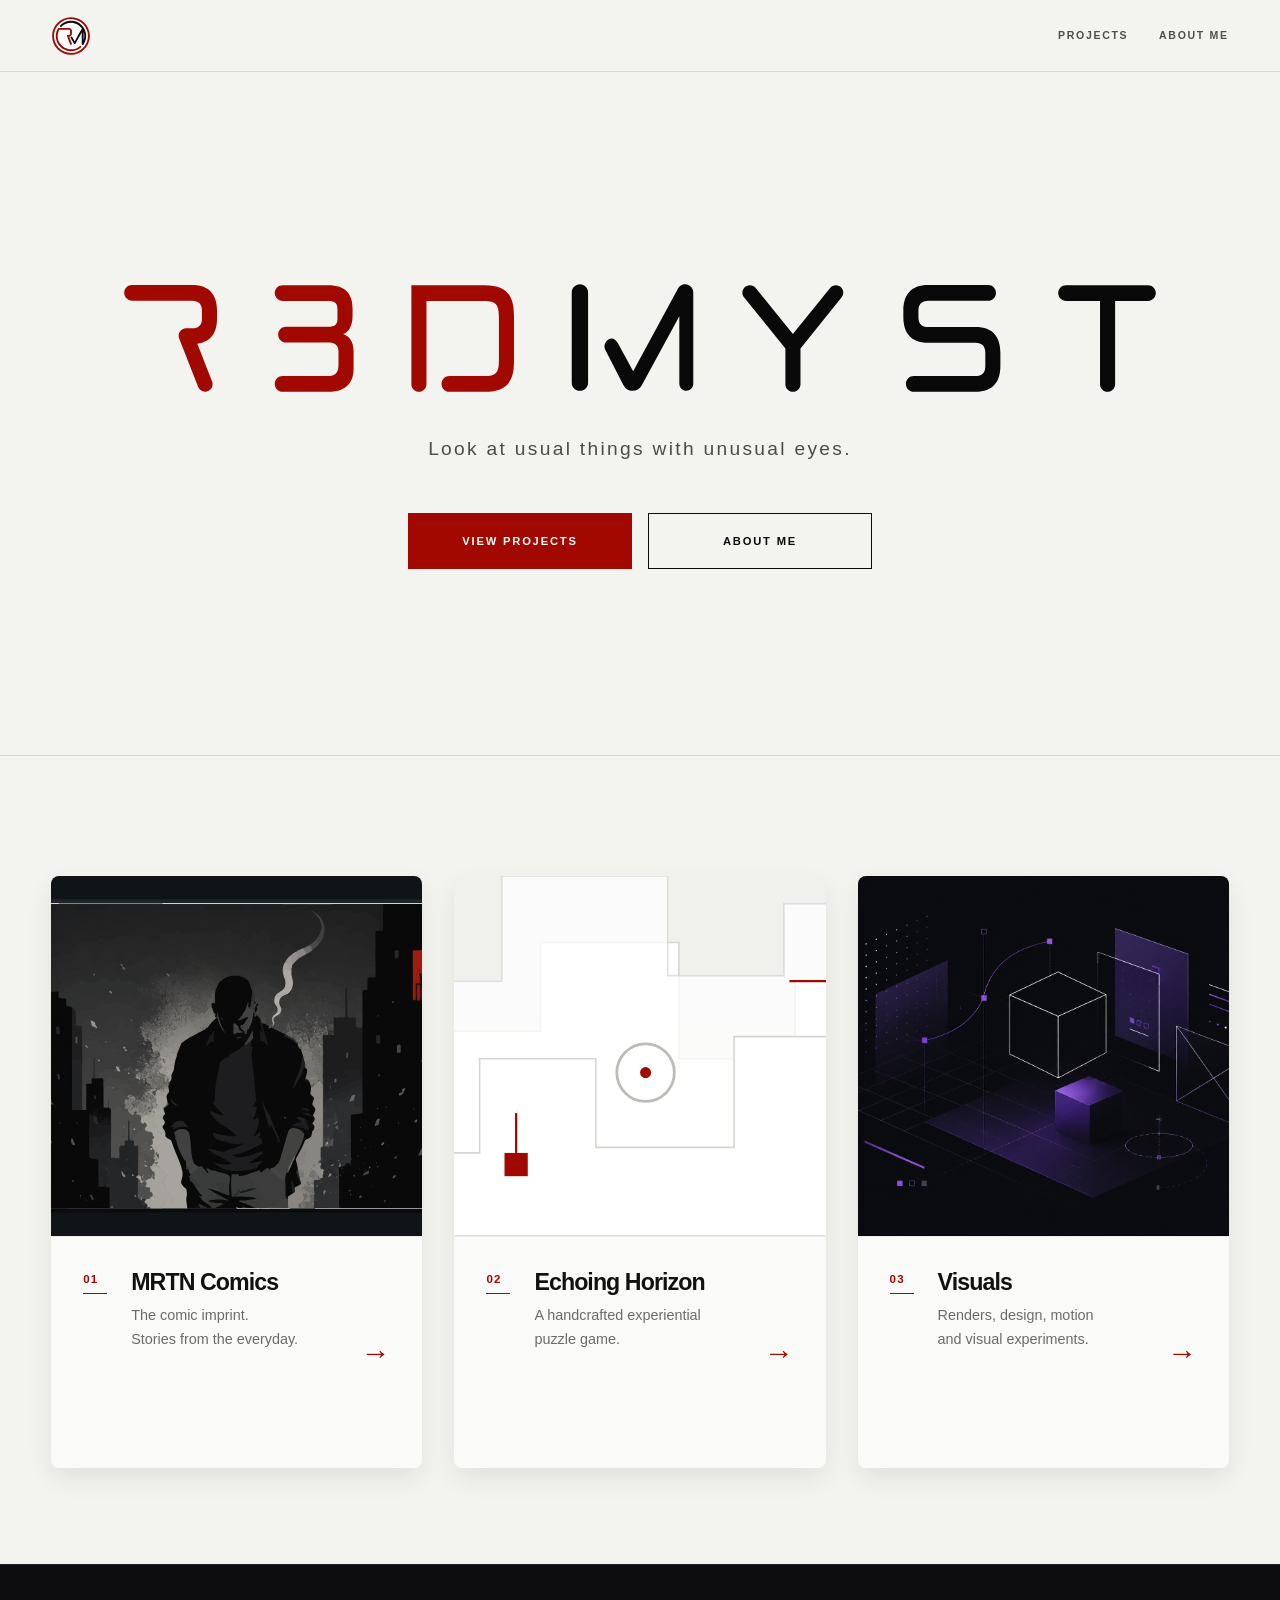
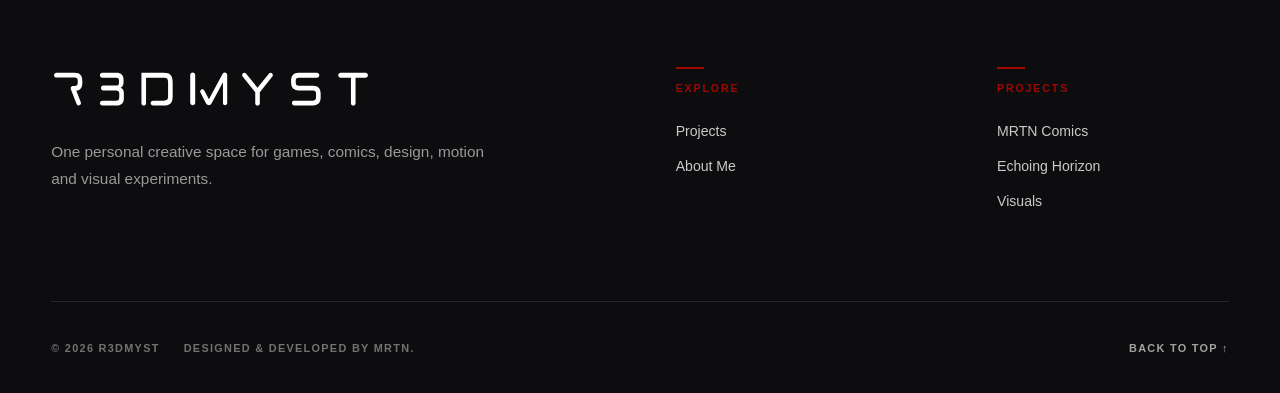
==== commit ab3b5922: "a lot of changes" ====
--- a/index.html
+++ b/index.html
@@ -148,6 +148,7 @@
     </div>
    </div>
   </footer>
+  <script src="data/r3dmyst-data.js"></script>
   <script src="script.js">
   </script>
  </body>
--- a/style.css
+++ b/style.css
@@ -639,3 +639,1285 @@
     gap: var(--space-2);
   }
 }
+
+/* =========================================================
+   R3DMYST About page — expandable editorial chapters
+   ========================================================= */
+
+.about-body {
+  --about-grid: minmax(150px, .56fr) minmax(310px, 1fr) minmax(480px, 2fr);
+  --about-row-height: 340px;
+  --about-expanded-min-height: 1200px;
+  background: var(--paper);
+}
+
+.about-body main {
+  overflow: clip;
+}
+
+.about-layout {
+  width: 100%;
+  background: var(--paper);
+}
+
+/* Hero */
+
+.about-hero {
+  min-height: clamp(650px, 78vh, 880px);
+  padding: clamp(4rem, 8vw, 7.5rem) var(--page-pad);
+  display: grid;
+  align-items: center;
+  border-bottom: 1px solid var(--line);
+  background: var(--paper);
+}
+
+.about-hero-inner {
+  width: min(100%, 1480px);
+  margin: 0 auto;
+  display: grid;
+  grid-template-columns: minmax(0, 1.08fr) minmax(420px, .92fr);
+  gap: clamp(3rem, 7vw, 8rem);
+  align-items: center;
+}
+
+.about-hero-copy {
+  position: relative;
+  padding-left: clamp(2.25rem, 4vw, 4.5rem);
+}
+
+.about-hero-copy::before {
+  content: "";
+  position: absolute;
+  inset: 0 auto 0 0;
+  width: 1px;
+  background: var(--line);
+}
+
+.about-hero-copy::after {
+  content: "";
+  position: absolute;
+  left: -3px;
+  top: 42%;
+  width: 7px;
+  height: 7px;
+  background: var(--red);
+}
+
+.about-eyebrow,
+.about-chapter-label,
+.about-approach-label,
+.about-expanded-eyebrow {
+  margin: 0 0 1.2rem;
+  color: var(--red);
+  font-size: .7rem;
+  font-weight: 900;
+  letter-spacing: .14em;
+  text-transform: uppercase;
+}
+
+.about-hero h1 {
+  max-width: 850px;
+  margin: 0 0 clamp(2rem, 4vw, 3.5rem);
+  font-size: clamp(3.55rem, 6.2vw, 7rem);
+  font-weight: 400;
+  line-height: .98;
+  letter-spacing: -.065em;
+}
+
+.about-title-dot,
+.about-approach h2 span {
+  color: var(--red);
+}
+
+.about-hero-intro {
+  max-width: 600px;
+  margin: 0;
+  color: var(--muted);
+  font-size: clamp(.98rem, 1.3vw, 1.12rem);
+  line-height: 1.75;
+}
+
+.about-hero-visual {
+  position: relative;
+  min-height: clamp(420px, 44vw, 620px);
+  display: grid;
+  place-items: center;
+}
+
+.about-hero-visual img {
+  width: min(100%, 650px);
+  height: auto;
+}
+
+.about-hero-index {
+  position: absolute;
+  top: 1.5rem;
+  right: .25rem;
+  color: var(--muted);
+  font-size: .62rem;
+  font-weight: 800;
+  letter-spacing: .12em;
+}
+
+.about-hero-index::after {
+  content: "";
+  display: inline-block;
+  width: 36px;
+  height: 1px;
+  margin-left: .8rem;
+  vertical-align: middle;
+  background: var(--ink);
+}
+
+.about-hero-dots {
+  position: absolute;
+  right: .65rem;
+  bottom: 16%;
+  display: grid;
+  gap: .45rem;
+}
+
+.about-hero-dots i {
+  width: 5px;
+  height: 5px;
+  border-radius: 50%;
+  background: #a6a6a1;
+}
+
+.about-hero-dots i:first-child {
+  border-radius: 0;
+  background: var(--ink);
+}
+
+/* Interactive chapters */
+
+.about-chapters {
+  width: 100%;
+  border-bottom: 1px solid var(--line);
+}
+
+.about-chapter {
+  height: var(--about-row-height);
+  min-height: 0;
+  overflow: hidden;
+  scroll-margin-top: 72px;
+  background: var(--surface);
+  border-top: 1px solid var(--line);
+  transition: height 520ms cubic-bezier(.22, .72, .2, 1);
+}
+
+.about-chapter:first-child {
+  border-top: 0;
+}
+
+.about-chapter.is-expanded {
+  height: var(--about-expanded-min-height);
+}
+
+.about-chapter-toggle {
+  width: 100%;
+  height: var(--about-row-height);
+  min-height: 0;
+  padding: 0;
+  display: grid;
+  grid-template-columns: var(--about-grid);
+  color: var(--ink);
+  background: var(--surface);
+  border: 0;
+  border-radius: 0;
+  font: inherit;
+  text-align: left;
+  cursor: pointer;
+  transition: background-color 220ms ease;
+}
+
+.about-chapter-toggle:hover,
+.about-chapter-toggle:focus-visible,
+.about-chapter.is-expanded .about-chapter-toggle {
+  background: var(--white);
+}
+
+.about-chapter-toggle:focus-visible {
+  outline: 2px solid var(--red);
+  outline-offset: -2px;
+}
+
+.about-chapter-toggle > * {
+  min-width: 0;
+}
+
+.about-chapter-number,
+.about-chapter-copy,
+.about-chapter-visual {
+  height: 100%;
+  min-height: 0;
+  padding: clamp(2.25rem, 4.5vw, 4.75rem);
+}
+
+.about-chapter-number,
+.about-chapter-copy {
+  border-right: 1px solid var(--line);
+}
+
+.about-chapter-number {
+  position: relative;
+  display: flex;
+  align-items: flex-start;
+  justify-content: center;
+  gap: 1.6rem;
+  color: var(--red);
+}
+
+.about-chapter-number > span {
+  font-size: clamp(1.75rem, 2.8vw, 2.65rem);
+  font-weight: 400;
+  letter-spacing: -.06em;
+  line-height: 1;
+}
+
+.about-chapter-number > i {
+  width: 42px;
+  height: 1px;
+  margin-top: 1.15rem;
+  background: var(--red);
+  transition: width 360ms ease;
+}
+
+.about-chapter.is-expanded .about-chapter-number > i {
+  width: 70px;
+}
+
+.about-chapter-number::before {
+  content: "";
+  position: absolute;
+  left: 30%;
+  bottom: 2.25rem;
+  width: 1px;
+  height: 36px;
+  background: var(--line);
+}
+
+.about-chapter-number::after {
+  content: "";
+  position: absolute;
+  left: calc(30% - 3px);
+  bottom: 3.05rem;
+  width: 7px;
+  height: 7px;
+  background: var(--red);
+}
+
+.about-chapter-copy {
+  display: flex;
+  flex-direction: column;
+  justify-content: center;
+}
+
+.about-chapter-label {
+  display: block;
+  margin-bottom: 1rem;
+}
+
+.about-chapter-title {
+  display: block;
+  max-width: 520px;
+  margin: 0 0 1.25rem;
+  font-size: clamp(1.8rem, 3vw, 3.25rem);
+  font-weight: 400;
+  line-height: 1.03;
+  letter-spacing: -.05em;
+}
+
+.about-chapter-text {
+  display: block;
+  max-width: 510px;
+  color: var(--muted);
+  font-size: clamp(.9rem, 1.1vw, 1rem);
+  line-height: 1.7;
+}
+
+.about-chapter-visual {
+  position: relative;
+  overflow: hidden;
+  display: grid;
+  place-items: center;
+  background: #efefeb;
+}
+
+.about-chapter-visual > img {
+  width: 100%;
+  height: 100%;
+  object-fit: cover;
+}
+
+.about-image-fallback {
+  display: none;
+  color: var(--muted);
+  font-family: "R3DMyst", Arial, sans-serif;
+  font-size: clamp(2rem, 4vw, 4.5rem);
+  letter-spacing: .14em;
+}
+
+.about-chapter-visual.is-missing > img {
+  display: none;
+}
+
+.about-chapter-visual.is-missing .about-image-fallback {
+  display: block;
+}
+
+.about-brand-visual {
+  background:
+    linear-gradient(90deg, transparent 49.8%, rgba(160, 8, 0, .12) 50%, transparent 50.2%),
+    linear-gradient(#f8f8f5, #ecece8);
+}
+
+.about-brand-visual::before {
+  content: "";
+  position: absolute;
+  width: 118px;
+  aspect-ratio: 1;
+  border: 1px solid var(--line);
+  transform: rotate(45deg);
+}
+
+.about-brand-visual > img {
+  position: relative;
+  z-index: 1;
+  width: min(72%, 620px);
+  height: auto;
+  object-fit: contain;
+  filter: grayscale(1);
+  opacity: .72;
+}
+
+.about-projects-visual {
+  grid-template-columns: repeat(3, minmax(0, 1fr));
+  padding: 0;
+  background: var(--surface);
+}
+
+.about-project-mark {
+  width: 100%;
+  height: 100%;
+  min-height: 0;
+  padding: 2rem 1rem;
+  display: flex;
+  flex-direction: column;
+  align-items: center;
+  justify-content: center;
+  gap: 1.25rem;
+  color: var(--muted);
+  border-right: 1px solid var(--line);
+  transition: color 180ms ease, background-color 180ms ease;
+}
+
+.about-project-mark:last-of-type {
+  border-right: 0;
+}
+
+.about-chapter-toggle:hover .about-project-mark,
+.about-chapter.is-expanded .about-project-mark {
+  color: var(--red);
+  background: var(--white);
+}
+
+.about-project-mark-title {
+  font-size: .65rem;
+  font-weight: 900;
+  letter-spacing: .14em;
+  text-transform: uppercase;
+  text-align: center;
+}
+
+.about-project-symbol {
+  width: 84px;
+  height: 84px;
+  display: grid;
+  place-items: center;
+}
+
+.about-project-symbol--eh {
+  position: relative;
+  border: 1px solid currentColor;
+}
+
+.about-project-symbol--eh::before,
+.about-project-symbol--eh::after,
+.about-project-symbol--eh i {
+  content: "";
+  position: absolute;
+  inset: 15px;
+  border: 1px solid currentColor;
+  border-radius: 50%;
+}
+
+.about-project-symbol--eh::after {
+  inset: 28px;
+}
+
+.about-project-symbol--eh i {
+  inset: 39px;
+  background: var(--red);
+  border: 0;
+}
+
+.about-project-symbol--mrtn {
+  font-family: Georgia, serif;
+  font-size: 4.6rem;
+  font-weight: 700;
+  line-height: 1;
+}
+
+.about-project-symbol--visuals {
+  width: 60px;
+  height: 60px;
+  border: 2px solid currentColor;
+}
+
+.about-project-symbol--visuals::before {
+  content: "";
+  width: 24px;
+  height: 24px;
+  border: 1px solid var(--red);
+}
+
+.about-contact-visual {
+  padding: 0;
+}
+
+.about-contact-visual > img {
+  position: absolute;
+  inset: 0;
+}
+
+.about-contact-button {
+  position: relative;
+  z-index: 2;
+  justify-self: end;
+  margin-right: clamp(2rem, 6vw, 6rem);
+  color: var(--red);
+  border-color: var(--red);
+  background: rgba(250, 250, 248, .78);
+  backdrop-filter: blur(8px);
+  pointer-events: none;
+}
+
+.about-chapter-action {
+  position: absolute;
+  z-index: 4;
+  right: clamp(1rem, 2vw, 2rem);
+  bottom: clamp(1rem, 2vw, 2rem);
+  display: inline-flex;
+  align-items: center;
+  gap: .8rem;
+  color: var(--ink);
+  font-size: .62rem;
+  font-weight: 900;
+  letter-spacing: .14em;
+  text-transform: uppercase;
+}
+
+.about-chapter-action-icon {
+  width: 34px;
+  height: 34px;
+  display: grid;
+  place-items: center;
+  color: #fff;
+  background: var(--red);
+  font-size: 1.25rem;
+  font-weight: 400;
+  line-height: 1;
+  transition: transform 360ms ease, background-color 180ms ease;
+}
+
+.about-chapter-toggle:hover .about-chapter-action-icon,
+.about-chapter.is-expanded .about-chapter-action-icon {
+  background: var(--red-dark);
+}
+
+.about-chapter.is-expanded .about-chapter-action-icon {
+  transform: rotate(180deg);
+}
+
+/* Expanded state */
+
+.about-chapter-expanded {
+  height: calc(100% - var(--about-row-height));
+  min-height: 0;
+  overflow: hidden;
+  visibility: hidden;
+  opacity: 0;
+  transform: translateY(-16px);
+  background: var(--paper);
+  border-top: 1px solid var(--line);
+  transition:
+    opacity 240ms ease,
+    transform 420ms cubic-bezier(.22, .72, .2, 1),
+    visibility 0s linear 420ms;
+  scrollbar-color: var(--red) transparent;
+  scrollbar-width: thin;
+}
+
+.about-chapter.is-expanded .about-chapter-expanded {
+  visibility: visible;
+  opacity: 1;
+  transform: translateY(0);
+  transition-delay: 170ms, 100ms, 0s;
+}
+
+.about-chapter-expanded-inner {
+  width: min(100%, 1480px);
+  min-height: 100%;
+  margin: 0 auto;
+  padding: clamp(3rem, 6vw, 6rem) var(--page-pad);
+  display: grid;
+  grid-template-columns: repeat(12, minmax(0, 1fr));
+  gap: clamp(1.5rem, 3vw, 3.5rem);
+  align-items: start;
+}
+
+.about-expanded-block {
+  min-width: 0;
+}
+
+.about-expanded-block--full {
+  grid-column: 1 / -1;
+}
+
+.about-expanded-block--wide {
+  grid-column: 2 / -2;
+}
+
+.about-expanded-block--half {
+  grid-column: span 6;
+}
+
+.about-expanded-block--third {
+  grid-column: span 4;
+}
+
+/* Optional block alignment, controlled from about-data.js.
+   Used by the editorial intro pairs so supporting copy shares the
+   same lower baseline as the large heading beside it. */
+.about-expanded-block--align-bottom {
+  align-self: end;
+}
+
+.about-expanded-block--align-center {
+  align-self: center;
+}
+
+.about-expanded-heading h3,
+.about-expanded-socials h3,
+.about-expanded-form-wrap h3,
+.about-expanded-intro h3 {
+  max-width: 680px;
+  margin: 0;
+  font-size: clamp(2.1rem, 4vw, 4.5rem);
+  font-weight: 400;
+  line-height: .98;
+  letter-spacing: -.055em;
+}
+
+/* Data-driven expanded-section intro.
+   The eyebrow sits in its own row. The large heading and supporting
+   paragraph share the row beneath it and align along their bottom edge. */
+.about-expanded-intro {
+  display: grid;
+  gap: 1.35rem;
+}
+
+.about-expanded-intro-main {
+  display: grid;
+  grid-template-columns: minmax(0, 1fr) minmax(300px, .88fr);
+  gap: clamp(2rem, 4vw, 4.25rem);
+  align-items: end;
+}
+
+.about-expanded-intro-title,
+.about-expanded-intro-copy {
+  min-width: 0;
+}
+
+.about-expanded-intro-copy {
+  max-width: 38rem;
+}
+
+.about-expanded-copy {
+  max-width: 670px;
+}
+
+.about-expanded-copy p {
+  margin: 0 0 1.25rem;
+  color: #383836;
+  font-size: clamp(1rem, 1.3vw, 1.15rem);
+  line-height: 1.8;
+}
+
+.about-expanded-copy p:last-child {
+  margin-bottom: 0;
+}
+
+.about-expanded-image,
+.about-expanded-gallery-item {
+  position: relative;
+  margin: 0;
+  overflow: hidden;
+  background: #e8e8e4;
+  border: 1px solid var(--line);
+}
+
+.about-expanded-image img {
+  width: 100%;
+  height: clamp(260px, 30vw, 430px);
+  object-fit: cover;
+}
+
+.about-expanded-image img[data-fit="contain"],
+.about-expanded-gallery-item img[data-fit="contain"] {
+  object-fit: contain;
+  padding: 2rem;
+}
+
+.about-expanded-image figcaption,
+.about-expanded-gallery-item figcaption {
+  margin: 0;
+  padding: 1rem 1.25rem;
+  color: var(--muted);
+  background: var(--surface);
+  border-top: 1px solid var(--line);
+  font-size: .75rem;
+  line-height: 1.55;
+}
+
+.about-expanded-image.is-missing::after,
+.about-expanded-gallery-item.is-missing::after {
+  content: "Image unavailable";
+  min-height: 240px;
+  display: grid;
+  place-items: center;
+  color: var(--muted);
+  font-size: .7rem;
+  font-weight: 900;
+  letter-spacing: .14em;
+  text-transform: uppercase;
+}
+
+.about-expanded-image.is-missing img,
+.about-expanded-gallery-item.is-missing img {
+  display: none;
+}
+
+.about-expanded-gallery {
+  display: grid;
+  grid-template-columns: repeat(2, minmax(0, 1fr));
+  gap: 1rem;
+}
+
+.about-expanded-gallery-item img {
+  width: 100%;
+  height: clamp(220px, 24vw, 360px);
+  object-fit: cover;
+}
+
+.about-expanded-quote {
+  min-height: 100%;
+  margin: 0;
+  padding: clamp(2.5rem, 5vw, 5rem);
+  display: flex;
+  flex-direction: column;
+  justify-content: center;
+  color: #fff;
+  background: var(--ink);
+}
+
+.about-expanded-quote p {
+  margin: 0 0 2rem;
+  font-size: clamp(2rem, 4vw, 4.2rem);
+  font-weight: 400;
+  line-height: 1.02;
+  letter-spacing: -.055em;
+}
+
+.about-expanded-quote cite {
+  color: rgba(255, 255, 255, .55);
+  font-size: .68rem;
+  font-style: normal;
+  font-weight: 900;
+  letter-spacing: .16em;
+  text-transform: uppercase;
+}
+
+.about-expanded-list h4 {
+  margin: 0 0 1.5rem;
+  color: var(--red);
+  font-size: .7rem;
+  font-weight: 900;
+  letter-spacing: .14em;
+  text-transform: uppercase;
+}
+
+.about-expanded-list ul,
+.about-expanded-list ol {
+  margin: 0;
+  padding: 0;
+  list-style: none;
+  border-top: 1px solid var(--line);
+}
+
+.about-expanded-list li {
+  position: relative;
+  padding: 1.05rem 1rem 1.05rem 2rem;
+  color: #383836;
+  border-bottom: 1px solid var(--line);
+  font-size: .95rem;
+  line-height: 1.5;
+}
+
+.about-expanded-list li::before {
+  content: "";
+  position: absolute;
+  top: 1.45rem;
+  left: .3rem;
+  width: 7px;
+  height: 7px;
+  background: var(--red);
+}
+
+.about-expanded-buttons {
+  display: flex;
+  flex-wrap: wrap;
+  gap: 1rem;
+}
+
+.about-expanded-projects {
+  display: grid;
+  grid-template-columns: repeat(3, minmax(0, 1fr));
+  border: 1px solid var(--line);
+}
+
+.about-expanded-project {
+  min-height: 320px;
+  padding: clamp(2rem, 4vw, 4rem);
+  display: flex;
+  flex-direction: column;
+  color: var(--ink);
+  background: var(--surface);
+  border-right: 1px solid var(--line);
+  transition: color 180ms ease, background-color 180ms ease;
+}
+
+.about-expanded-project:last-child {
+  border-right: 0;
+}
+
+.about-expanded-project:hover,
+.about-expanded-project:focus-visible {
+  color: #fff;
+  background: var(--ink);
+}
+
+.about-expanded-project-number {
+  margin-bottom: auto;
+  color: var(--red);
+  font-size: .68rem;
+  font-weight: 900;
+  letter-spacing: .14em;
+}
+
+.about-expanded-project h4 {
+  margin: 3rem 0 1rem;
+  font-size: clamp(1.6rem, 2.5vw, 2.6rem);
+  font-weight: 400;
+  line-height: 1;
+  letter-spacing: -.045em;
+}
+
+.about-expanded-project p {
+  margin: 0 0 2rem;
+  color: var(--muted);
+  font-size: .9rem;
+  line-height: 1.7;
+}
+
+.about-expanded-project:hover p,
+.about-expanded-project:focus-visible p {
+  color: rgba(255, 255, 255, .6);
+}
+
+.about-expanded-project-link {
+  margin-top: auto;
+  color: var(--red);
+  font-size: .66rem;
+  font-weight: 900;
+  letter-spacing: .14em;
+  text-transform: uppercase;
+}
+
+.about-expanded-socials,
+.about-expanded-form-wrap {
+  min-height: 100%;
+  padding: clamp(2rem, 4vw, 4rem);
+  background: var(--surface);
+  border: 1px solid var(--line);
+}
+
+.about-social-links {
+  margin-top: 3rem;
+  border-top: 1px solid var(--line);
+}
+
+.about-social-link {
+  min-height: 58px;
+  padding: 0 .25rem;
+  display: flex;
+  align-items: center;
+  justify-content: space-between;
+  gap: 2rem;
+  color: var(--ink);
+  border-bottom: 1px solid var(--line);
+  font-size: .72rem;
+  font-weight: 900;
+  letter-spacing: .14em;
+  text-transform: uppercase;
+  transition: color 180ms ease, padding 180ms ease;
+}
+
+.about-social-link span:last-child {
+  color: var(--red);
+  font-size: 1.1rem;
+}
+
+.about-social-link:hover,
+.about-social-link:focus-visible {
+  padding-inline: 1rem;
+  color: var(--red);
+}
+
+.about-contact-form {
+  margin-top: 3rem;
+  display: grid;
+  grid-template-columns: repeat(2, minmax(0, 1fr));
+  gap: 1.25rem;
+}
+
+.about-form-field {
+  display: grid;
+  gap: .55rem;
+  color: var(--muted);
+  font-size: .62rem;
+  font-weight: 900;
+  letter-spacing: .14em;
+  text-transform: uppercase;
+}
+
+.about-form-field--message {
+  grid-column: 1 / -1;
+}
+
+.about-form-field input,
+.about-form-field textarea {
+  width: 100%;
+  padding: .9rem 0;
+  color: var(--ink);
+  background: transparent;
+  border: 0;
+  border-bottom: 1px solid #aaa9a4;
+  border-radius: 0;
+  font: inherit;
+  font-size: 1rem;
+  line-height: 1.5;
+  resize: vertical;
+  outline: 0;
+  transition: border-color 180ms ease;
+}
+
+.about-form-field input:focus,
+.about-form-field textarea:focus {
+  border-color: var(--red);
+}
+
+.about-form-submit {
+  width: auto;
+  min-width: 190px;
+  margin-top: .75rem;
+}
+
+.about-form-submit:disabled {
+  cursor: wait;
+  opacity: .6;
+}
+
+.about-form-status {
+  align-self: center;
+  margin: .75rem 0 0;
+  color: var(--muted);
+  font-size: .78rem;
+  line-height: 1.5;
+}
+
+.about-expanded-divider {
+  width: 100%;
+  margin: 0;
+  border: 0;
+  border-top: 1px solid var(--line);
+}
+
+/* Approach and footer transition */
+
+.about-approach {
+  min-height: 210px;
+  padding: clamp(2.5rem, 5vw, 5rem) var(--page-pad);
+  display: grid;
+  grid-template-columns: minmax(150px, .56fr) minmax(130px, .45fr) minmax(420px, 1.4fr) minmax(320px, 1fr);
+  gap: clamp(1.5rem, 4vw, 4rem);
+  align-items: center;
+  background: var(--paper);
+}
+
+.about-approach-index {
+  position: relative;
+  align-self: stretch;
+  display: flex;
+  align-items: flex-end;
+  color: var(--muted);
+  font-size: .58rem;
+  letter-spacing: .12em;
+  writing-mode: vertical-rl;
+}
+
+.about-approach-index::before {
+  content: "";
+  position: absolute;
+  top: 0;
+  left: 50%;
+  width: 1px;
+  height: 50px;
+  background: var(--line);
+}
+
+.about-approach-index i {
+  position: absolute;
+  top: 38px;
+  left: calc(50% - 3px);
+  width: 7px;
+  height: 7px;
+  background: var(--red);
+}
+
+.about-approach-label {
+  margin: 0;
+}
+
+.about-approach h2 {
+  margin: 0;
+  font-size: clamp(2.15rem, 4vw, 4.15rem);
+  font-weight: 400;
+  line-height: .98;
+  letter-spacing: -.055em;
+}
+
+.about-approach-principles p {
+  margin: 0 0 .35rem;
+  color: var(--muted);
+  font-size: .92rem;
+  line-height: 1.5;
+}
+
+@media (max-width: 1100px) {
+  .about-body {
+    --about-grid: minmax(130px, .45fr) minmax(280px, .9fr) minmax(380px, 1.45fr);
+  }
+
+  .about-hero-inner {
+    grid-template-columns: minmax(0, 1fr) minmax(340px, .75fr);
+    gap: 3rem;
+  }
+
+  .about-chapter-number,
+  .about-chapter-copy,
+  .about-chapter-visual {
+    padding: 2.75rem;
+  }
+
+  .about-approach {
+    grid-template-columns: 100px 120px minmax(330px, 1.2fr) minmax(250px, .8fr);
+  }
+}
+
+@media (max-width: 880px) {
+  .about-body {
+    --about-row-height: 680px;
+    --about-expanded-min-height: 1400px;
+  }
+
+  .about-hero {
+    min-height: auto;
+    padding-top: 5rem;
+    padding-bottom: 0;
+  }
+
+  .about-hero-inner {
+    grid-template-columns: 1fr;
+    gap: 2rem;
+  }
+
+  .about-hero-copy {
+    padding-right: 1rem;
+  }
+
+  .about-hero-visual {
+    min-height: 390px;
+  }
+
+  .about-chapter-toggle {
+    grid-template-columns: 120px minmax(0, 1fr);
+    grid-template-rows: 340px 340px;
+  }
+
+  .about-chapter-number,
+  .about-chapter-copy {
+    height: auto;
+  }
+
+  .about-chapter-visual {
+    grid-column: 1 / -1;
+    height: 340px;
+    min-height: 340px;
+    border-top: 1px solid var(--line);
+  }
+
+  .about-chapter-copy {
+    border-right: 0;
+  }
+
+  .about-projects-visual {
+    grid-template-columns: repeat(3, minmax(0, 1fr));
+    padding: 0;
+  }
+
+  .about-expanded-block--half,
+  .about-expanded-block--third {
+    grid-column: 1 / -1;
+  }
+
+  .about-expanded-block--align-bottom,
+  .about-expanded-block--align-center {
+    align-self: start;
+  }
+
+  .about-expanded-projects {
+    grid-template-columns: 1fr;
+  }
+
+  .about-expanded-project {
+    min-height: 250px;
+    border-right: 0;
+    border-bottom: 1px solid var(--line);
+  }
+
+  .about-expanded-project:last-child {
+    border-bottom: 0;
+  }
+
+  .about-approach {
+    grid-template-columns: 90px 1fr;
+  }
+
+  .about-approach-label {
+    align-self: start;
+  }
+
+  .about-approach h2,
+  .about-approach-principles {
+    grid-column: 2;
+  }
+}
+
+@media (max-width: 620px) {
+  .about-body {
+    --about-row-height: auto;
+    --about-expanded-min-height: auto;
+  }
+
+  .about-hero {
+    padding-inline: var(--page-pad);
+  }
+
+  .about-hero-copy {
+    padding-left: 1.75rem;
+  }
+
+  .about-hero h1 {
+    font-size: clamp(3rem, 15vw, 4.8rem);
+  }
+
+  .about-hero-visual {
+    min-height: 310px;
+  }
+
+  .about-hero-index,
+  .about-hero-dots {
+    display: none;
+  }
+
+  .about-chapter,
+  .about-chapter.is-expanded {
+    height: auto;
+  }
+
+  .about-chapter-toggle {
+    height: auto;
+    grid-template-columns: 1fr;
+    grid-template-rows: auto;
+  }
+
+  .about-chapter-number,
+  .about-chapter-copy,
+  .about-chapter-visual {
+    height: auto;
+  }
+
+  .about-chapter-number,
+  .about-chapter-copy {
+    border-right: 0;
+  }
+
+  .about-chapter-number {
+    min-height: 112px;
+    padding: 2rem var(--page-pad);
+    justify-content: flex-start;
+    align-items: center;
+    border-bottom: 1px solid var(--line);
+  }
+
+  .about-chapter-number > i {
+    margin-top: 0;
+  }
+
+  .about-chapter-number::before,
+  .about-chapter-number::after {
+    display: none;
+  }
+
+  .about-chapter-copy {
+    min-height: 300px;
+    padding: 3rem var(--page-pad);
+  }
+
+  .about-chapter-visual {
+    grid-column: auto;
+    min-height: 270px;
+    padding: 0;
+  }
+
+  .about-brand-visual {
+    padding: 3rem;
+  }
+
+  .about-projects-visual {
+    grid-template-columns: 1fr;
+  }
+
+  .about-project-mark {
+    min-height: 180px;
+    border-right: 0;
+    border-bottom: 1px solid var(--line);
+  }
+
+  .about-project-mark:last-of-type {
+    border-bottom: 0;
+  }
+
+  .about-contact-button {
+    justify-self: center;
+    margin-right: 0;
+  }
+
+  .about-chapter-action {
+    right: 1rem;
+    bottom: 1rem;
+  }
+
+  .about-chapter-expanded {
+    height: auto;
+    max-height: 0;
+    overflow: hidden;
+    transform: none;
+    transition: max-height 700ms cubic-bezier(.22, .72, .2, 1), opacity 240ms ease, visibility 0s linear 700ms;
+  }
+
+  .about-chapter.is-expanded .about-chapter-expanded {
+    max-height: 6000px;
+    overflow: visible;
+    transition-delay: 0s, 120ms, 0s;
+  }
+
+  .about-chapter-expanded-inner {
+    padding-block: 4rem;
+    grid-template-columns: 1fr;
+  }
+
+  .about-expanded-block--full,
+  .about-expanded-block--wide,
+  .about-expanded-block--half,
+  .about-expanded-block--third {
+    grid-column: 1;
+  }
+
+  .about-expanded-gallery {
+    grid-template-columns: 1fr;
+  }
+
+  .about-expanded-quote {
+    min-height: 360px;
+  }
+
+  .about-contact-form {
+    grid-template-columns: 1fr;
+  }
+
+  .about-form-field--message {
+    grid-column: auto;
+  }
+
+  .about-form-submit {
+    width: 100%;
+  }
+
+  .about-approach {
+    grid-template-columns: 1fr;
+    padding-block: 4rem;
+  }
+
+  .about-approach-index {
+    display: none;
+  }
+
+  .about-approach h2,
+  .about-approach-principles {
+    grid-column: auto;
+  }
+}
+
+@media (prefers-reduced-motion: reduce) {
+  .about-chapter,
+  .about-chapter-expanded,
+  .about-chapter-number > i,
+  .about-chapter-action-icon {
+    transition: none;
+  }
+}
+
+@media (max-width: 980px) {
+  .about-expanded-intro-main {
+    grid-template-columns: 1fr;
+    gap: 1.5rem;
+    align-items: start;
+  }
+
+  .about-expanded-intro-copy {
+    max-width: 100%;
+  }
+}
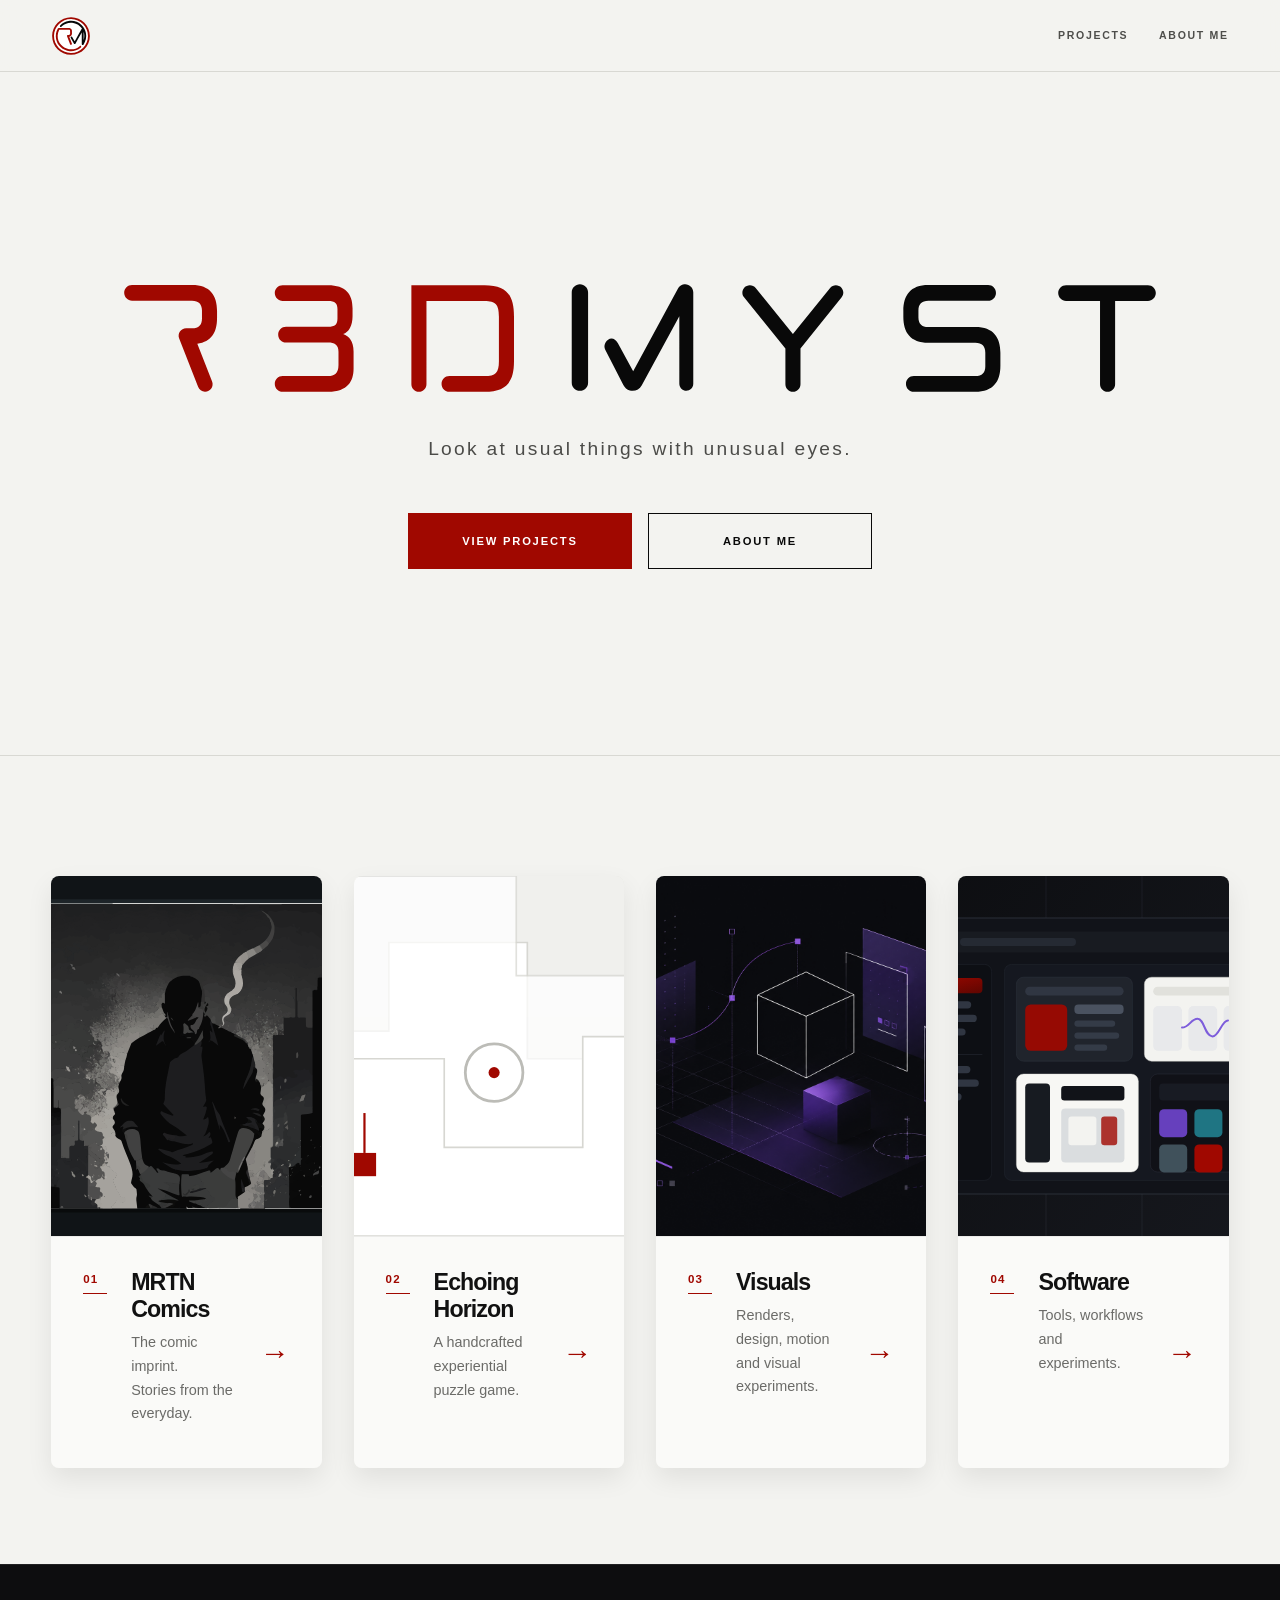
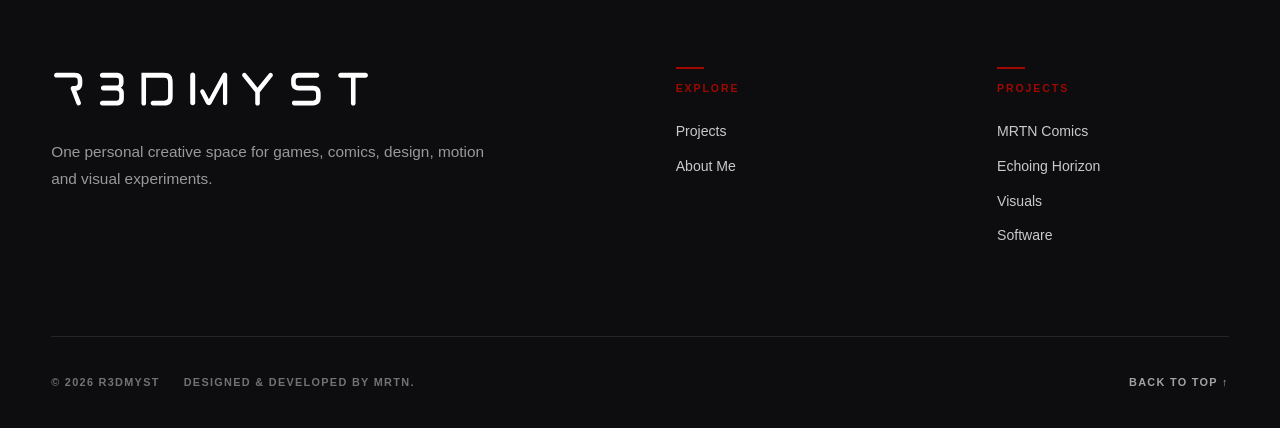
==== commit 6ab612c3: "added software and software pages" ====
--- a/index.html
+++ b/index.html
@@ -113,6 +113,29 @@
        </span>
       </div>
      </a>
+     <a class="project-card" href="Software/">
+      <div class="project-image">
+       <img alt="Placeholder artwork for Software" src="assets/software-placeholder.svg"/>
+      </div>
+      <div class="project-content">
+       <span class="project-number">
+        04
+       </span>
+       <div class="project-copy">
+        <h3>
+         Software
+        </h3>
+        <p>
+         Tools, workflows
+         <br/>
+         and experiments.
+        </p>
+       </div>
+       <span aria-hidden="true" class="project-arrow">
+        →
+       </span>
+      </div>
+     </a>
     </div>
    </section>
   </main>
@@ -135,6 +158,7 @@
       <a href="MRTNcomics/">MRTN Comics</a>
       <a href="EchoingHorizon/">Echoing Horizon</a>
       <a href="Visuals/">Visuals</a>
+      <a href="Software/">Software</a>
      </nav>
     </div>
     <div class="shell-footer-bottom">
--- a/style.css
+++ b/style.css
@@ -23,7 +23,7 @@
   --space-7: 6rem;     /* 96px */
   --space-8: 8rem;     /* 128px */
 
-  --max-width: 1280px;
+  --max-width: 1680px;
   --page-pad: clamp(1.5rem, 4vw, 4rem);
   --card-radius: 8px;
 }
@@ -229,7 +229,7 @@
   width: min(100%, var(--max-width));
   margin: 0 auto;
   display: grid;
-  grid-template-columns: repeat(3, minmax(0, 1fr));
+  grid-template-columns: repeat(4, minmax(0, 1fr));
   gap: var(--space-4);
 }
 
@@ -435,6 +435,14 @@
 
 /* Responsive */
 
+/* Four desktop cards need a little more room than the original three-card row. */
+@media (max-width: 1180px) {
+  .project-grid {
+    grid-template-columns: repeat(2, minmax(0, 1fr));
+    gap: var(--space-3);
+  }
+}
+
 @media (max-width: 980px) {
   .hero {
     padding-top: var(--space-6);
@@ -451,13 +459,6 @@
     gap: var(--space-3);
   }
 
-  .project-card:last-child {
-    grid-column: 1 / -1;
-  }
-
-  .project-card:last-child .project-image {
-    aspect-ratio: 16 / 6;
-  }
 
   .about-section {
     grid-template-columns: 1fr 1fr;
@@ -530,14 +531,9 @@
     gap: var(--space-4);
   }
 
-  .project-card,
-  .project-card:last-child {
+  .project-card {
     min-height: 520px;
     grid-column: auto;
-  }
-
-  .project-card:last-child .project-image {
-    aspect-ratio: auto;
   }
 
   .project-image {
@@ -646,7 +642,7 @@
 
 .about-body {
   --about-grid: minmax(150px, .56fr) minmax(310px, 1fr) minmax(480px, 2fr);
-  --about-row-height: 340px;
+  --about-row-height: 210px;
   --about-expanded-min-height: 1200px;
   background: var(--paper);
 }
@@ -851,7 +847,15 @@
 .about-chapter-visual {
   height: 100%;
   min-height: 0;
-  padding: clamp(2.25rem, 4.5vw, 4.75rem);
+}
+
+.about-chapter-number,
+.about-chapter-copy {
+  padding: clamp(1.5rem, 2.8vw, 2.5rem);
+}
+
+.about-chapter-visual {
+  padding: 0;
 }
 
 .about-chapter-number,
@@ -864,7 +868,7 @@
   display: flex;
   align-items: flex-start;
   justify-content: center;
-  gap: 1.6rem;
+  gap: 1.15rem;
   color: var(--red);
 }
 
@@ -876,7 +880,7 @@
 }
 
 .about-chapter-number > i {
-  width: 42px;
+  width: 34px;
   height: 1px;
   margin-top: 1.15rem;
   background: var(--red);
@@ -884,27 +888,37 @@
 }
 
 .about-chapter.is-expanded .about-chapter-number > i {
-  width: 70px;
-}
-
-.about-chapter-number::before {
+  width: 54px;
+}
+
+.about-chapter-position {
+  position: absolute;
+  left: 30%;
+  bottom: 1.5rem;
+  width: 7px;
+  height: 48px;
+  transform: translateX(-3px);
+}
+
+.about-chapter-position::before {
   content: "";
   position: absolute;
-  left: 30%;
-  bottom: 2.25rem;
+  top: 0;
+  bottom: 0;
+  left: 3px;
   width: 1px;
-  height: 36px;
   background: var(--line);
 }
 
-.about-chapter-number::after {
+.about-chapter-position::after {
   content: "";
   position: absolute;
-  left: calc(30% - 3px);
-  bottom: 3.05rem;
+  top: var(--about-section-position, 0%);
+  left: 0;
   width: 7px;
   height: 7px;
   background: var(--red);
+  transform: translateY(-50%);
 }
 
 .about-chapter-copy {
@@ -915,14 +929,14 @@
 
 .about-chapter-label {
   display: block;
-  margin-bottom: 1rem;
+  margin-bottom: .55rem;
 }
 
 .about-chapter-title {
   display: block;
   max-width: 520px;
-  margin: 0 0 1.25rem;
-  font-size: clamp(1.8rem, 3vw, 3.25rem);
+  margin: 0 0 .7rem;
+  font-size: clamp(1.65rem, 2.65vw, 2.8rem);
   font-weight: 400;
   line-height: 1.03;
   letter-spacing: -.05em;
@@ -950,6 +964,10 @@
   object-fit: cover;
 }
 
+.about-chapter-visual > img[data-fit="contain"] {
+  object-fit: contain;
+}
+
 .about-image-fallback {
   display: none;
   color: var(--muted);
@@ -964,31 +982,6 @@
 
 .about-chapter-visual.is-missing .about-image-fallback {
   display: block;
-}
-
-.about-brand-visual {
-  background:
-    linear-gradient(90deg, transparent 49.8%, rgba(160, 8, 0, .12) 50%, transparent 50.2%),
-    linear-gradient(#f8f8f5, #ecece8);
-}
-
-.about-brand-visual::before {
-  content: "";
-  position: absolute;
-  width: 118px;
-  aspect-ratio: 1;
-  border: 1px solid var(--line);
-  transform: rotate(45deg);
-}
-
-.about-brand-visual > img {
-  position: relative;
-  z-index: 1;
-  width: min(72%, 620px);
-  height: auto;
-  object-fit: contain;
-  filter: grayscale(1);
-  opacity: .72;
 }
 
 .about-projects-visual {
@@ -1636,9 +1629,12 @@
   }
 
   .about-chapter-number,
-  .about-chapter-copy,
+  .about-chapter-copy {
+    padding: 1.75rem;
+  }
+
   .about-chapter-visual {
-    padding: 2.75rem;
+    padding: 0;
   }
 
   .about-approach {
@@ -1648,7 +1644,7 @@
 
 @media (max-width: 880px) {
   .about-body {
-    --about-row-height: 680px;
+    --about-row-height: 420px;
     --about-expanded-min-height: 1400px;
   }
 
@@ -1673,7 +1669,7 @@
 
   .about-chapter-toggle {
     grid-template-columns: 120px minmax(0, 1fr);
-    grid-template-rows: 340px 340px;
+    grid-template-rows: 210px 210px;
   }
 
   .about-chapter-number,
@@ -1683,8 +1679,8 @@
 
   .about-chapter-visual {
     grid-column: 1 / -1;
-    height: 340px;
-    min-height: 340px;
+    height: 210px;
+    min-height: 210px;
     border-top: 1px solid var(--line);
   }
 
@@ -1796,8 +1792,7 @@
     margin-top: 0;
   }
 
-  .about-chapter-number::before,
-  .about-chapter-number::after {
+  .about-chapter-position {
     display: none;
   }
 
@@ -1810,10 +1805,6 @@
     grid-column: auto;
     min-height: 270px;
     padding: 0;
-  }
-
-  .about-brand-visual {
-    padding: 3rem;
   }
 
   .about-projects-visual {
@@ -1921,3 +1912,69 @@
     max-width: 100%;
   }
 }
+
+
+/* Software overview hero — same homepage structure, section-specific identity */
+.software-page .software-hero-title {
+  width: auto;
+  margin-bottom: var(--space-3);
+  color: var(--ink);
+  font-family: "R3DMyst", Arial, Helvetica, sans-serif;
+  font-size: clamp(5.5rem, 12vw, 11rem);
+  font-weight: 400;
+  line-height: 0.9;
+  letter-spacing: 0.11em;
+  text-transform: uppercase;
+}
+
+@media (max-width: 680px) {
+  .software-page .software-hero-title {
+    font-size: clamp(3.2rem, 18vw, 5.6rem);
+    letter-spacing: 0.07em;
+  }
+}
+
+/* Software page refinements: compact hero so projects are visible sooner */
+.software-page .hero {
+  min-height: 380px;
+  padding-top: clamp(3.25rem, 6vw, 5rem);
+  padding-bottom: clamp(2.5rem, 4vw, 3.5rem);
+}
+
+.software-page .software-hero-title {
+  margin-bottom: 1rem;
+  color: var(--ink);
+  font-family: Arial, Helvetica, sans-serif;
+  font-size: clamp(3.6rem, 7vw, 6.25rem);
+  font-weight: 700;
+  line-height: 0.92;
+  letter-spacing: -0.055em;
+  text-transform: uppercase;
+}
+
+.software-page .hero-text {
+  margin-bottom: 2rem;
+  font-size: clamp(0.86rem, 1.1vw, 1rem);
+  letter-spacing: 0.08em;
+}
+
+.software-page .projects-section {
+  padding-top: clamp(2.25rem, 4vw, 3.5rem);
+}
+
+@media (max-width: 680px) {
+  .software-page .hero {
+    min-height: 340px;
+    padding-top: 3rem;
+    padding-bottom: 2.5rem;
+  }
+
+  .software-page .software-hero-title {
+    font-size: clamp(2.9rem, 15vw, 4.5rem);
+    letter-spacing: -0.045em;
+  }
+
+  .software-page .projects-section {
+    padding-top: 2rem;
+  }
+}
